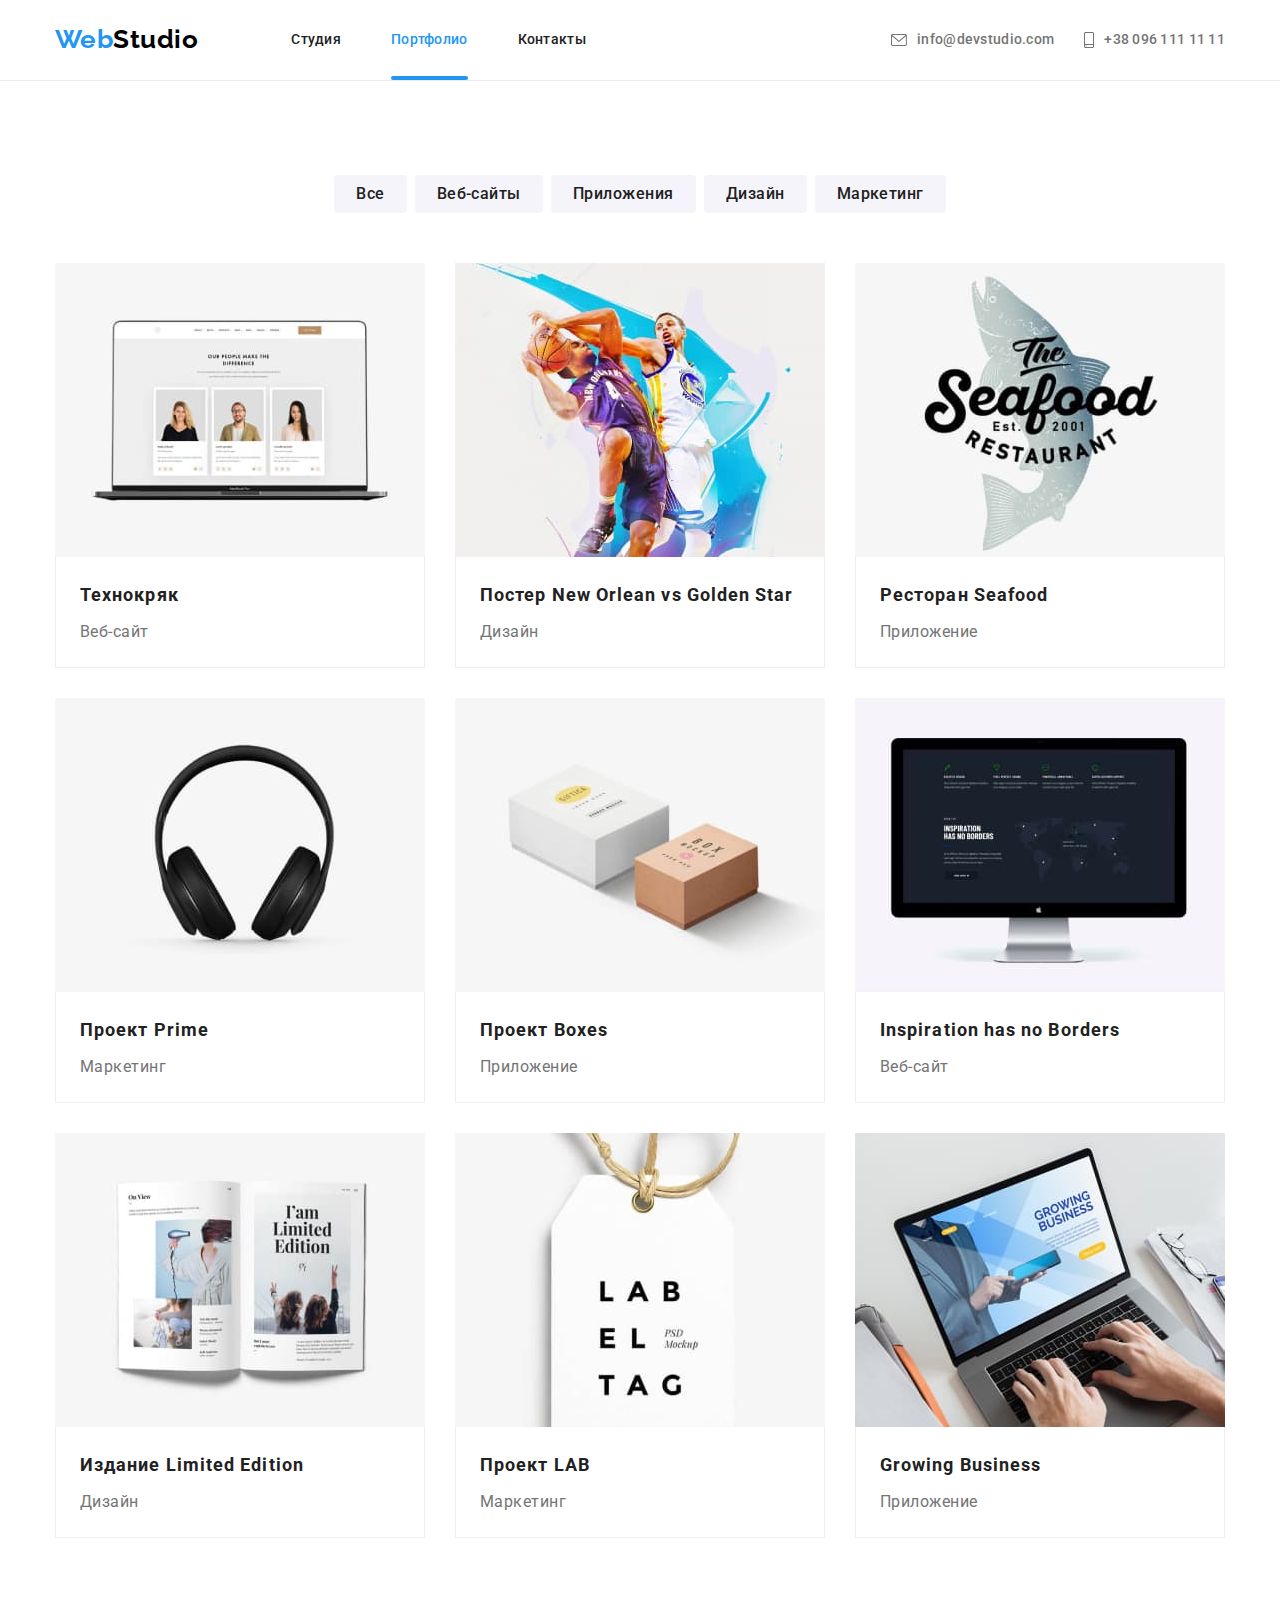
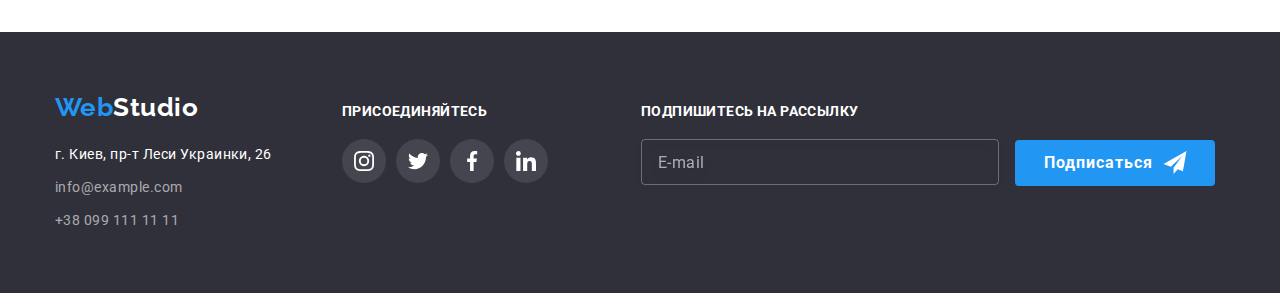
==== portfolio.html @ d8171cb7 "Copy files from homework №6" ====
<!DOCTYPE html>
<html lang="ru">
  <head>
    <meta charset="UTF-8" />
    <meta name="viewport" content="width=device-width, initial-scale=1.0" />
    <meta http-equiv="X-UA-Compatible" content="IE=Edge" />
    <title>Портфолио</title>
    <link rel="preconnect" href="https://fonts.gstatic.com" />
    <link
      href="https://fonts.googleapis.com/css2?family=Raleway:wght@700&family=Roboto:wght@400;500;700;900&display=swap"
      rel="stylesheet"
    />
    <link
      rel="stylesheet"
      href="https://cdnjs.cloudflare.com/ajax/libs/modern-normalize/1.0.0/modern-normalize.min.css"
    />
    <link rel="stylesheet" href="./css/styles.css" />
  </head>

  <body>
    <header class="header">
      <div class="container">
        <nav class="navigation">
          <a class="logo" href="./index.html"
            >Web<span class="logo-studio">Studio</span></a
          >
          <ul class="navigation-list">
            <li>
              <a class="navigation-studia" href="./index.html">Студия</a>
            </li>
            <li>
              <a class="navigation-portfolio current" href="./portfolio.html"
                >Портфолио</a
              >
            </li>
            <li>
              <a class="navigation-contacts" href="#contacts">Контакты</a>
            </li>
          </ul>
        </nav>

        <ul class="header-contacts-list">
          <li>
            <a class="header-mail" href="mailto:info@devstudio.com">
              <svg class="icon" width="16" height="12">
                <use href="./images/icons.svg#icon-mail"></use>
              </svg>
              info@devstudio.com
            </a>
          </li>
          <li>
            <a class="header-tel" href="tel:+380961111111">
              <svg class="icon" width="10" height="16">
                <use href="./images/icons.svg#icon-smartphone"></use>
              </svg>
              +38 096 111 11 11
            </a>
          </li>
        </ul>
      </div>
    </header>

    <main>
      <section class="portfolio">
        <div class="container">
          <!-- Скрытый заголовок -->
          <h1 class="visually-hidden">Портфолио</h1>

          <ul class="portfolio-button-list">
            <li>
              <button class="button-all" type="button" aria-label="Все">
                Все
              </button>
            </li>
            <li>
              <button
                class="button-website"
                type="button"
                aria-label="Веб-сайты"
              >
                Веб-сайты
              </button>
            </li>
            <li>
              <button class="button-app" type="button" aria-label="Приложения">
                Приложения
              </button>
            </li>
            <li>
              <button class="button-design" type="button" aria-label="Дизайн">
                Дизайн
              </button>
            </li>
            <li>
              <button
                class="button-marketing"
                type="button"
                aria-label="Маркетинг"
              >
                Маркетинг
              </button>
            </li>
          </ul>

          <ul class="portfolio-work-list">
            <li class="card">
              <a
                class="card-link"
                href="#"
                target="_blank"
                rel="noopener noreferrer"
              >
                <div class="card-thumb">
                  <img
                    src="images/tehnokryak.jpg"
                    alt="фото tehnokryak"
                    width="370"
                  />
                  <div class="card-overlay">
                    <p class="describe">
                      Технокряк это современная площадка распространения
                      коронавируса. Компании используют эту платформу для
                      цифрового шпионажа и атак на защищённые сервера
                      конкурентов.
                    </p>
                  </div>
                </div>

                <div class="card-container">
                  <h2 class="title">Технокряк</h2>
                  <p class="type">Веб-сайт</p>
                </div>
              </a>
            </li>

            <li class="card">
              <a
                class="card-link"
                href="#"
                target="_blank"
                rel="noopener noreferrer"
              >
                <div class="card-thumb">
                  <img
                    src="images/poster-neworlean-vs-goldenstar.jpg"
                    alt="фото poster-neworlean-vs-goldenstar"
                    width="370"
                  />
                  <div class="card-overlay">
                    <p class="describe">
                      Постер Neworlean vs Goldenstar это современная площадка
                      распространения коронавируса. Компании используют эту
                      платформу для цифрового шпионажа и атак на защищённые
                      сервера конкурентов.
                    </p>
                  </div>
                </div>

                <div class="card-container">
                  <h2 class="title">Постер New Orlean vs Golden Star</h2>
                  <p class="type">Дизайн</p>
                </div>
              </a>
            </li>

            <li class="card">
              <a
                class="card-link"
                href="#"
                target="_blank"
                rel="noopener noreferrer"
              >
                <div class="card-thumb">
                  <img
                    src="images/restoran-seafood.jpg"
                    alt="фото Restaurant SeaFood"
                    width="370"
                  />
                  <div class="card-overlay">
                    <p class="describe">
                      Ресторан SeaFood это современная площадка распространения
                      коронавируса. Компании используют эту платформу для
                      цифрового шпионажа и атак на защищённые сервера
                      конкурентов.
                    </p>
                  </div>
                </div>

                <div class="card-container">
                  <h2 class="title">Ресторан Seafood</h2>
                  <p class="type">Приложение</p>
                </div>
              </a>
            </li>

            <li class="card">
              <a
                class="card-link"
                href="#"
                target="_blank"
                rel="noopener noreferrer"
              >
                <div class="card-thumb">
                  <img
                    src="images/proekt-prime.jpg"
                    alt="фото Project Prime"
                    width="370"
                  />
                  <div class="card-overlay">
                    <p class="describe">
                      Проект Prime это современная площадка распространения
                      коронавируса. Компании используют эту платформу для
                      цифрового шпионажа и атак на защищённые сервера
                      конкурентов.
                    </p>
                  </div>
                </div>

                <div class="card-container">
                  <h2 class="title">Проект Prime</h2>
                  <p class="type">Маркетинг</p>
                </div>
              </a>
            </li>

            <li class="card">
              <a
                class="card-link"
                href="#"
                target="_blank"
                rel="noopener noreferrer"
              >
                <div class="card-thumb">
                  <img
                    src="images/proekt-boxes.jpg"
                    alt="фото Project Boxes"
                    width="370"
                  />
                  <div class="card-overlay">
                    <p class="describe">
                      Проект Boxes это современная площадка распространения
                      коронавируса. Компании используют эту платформу для
                      цифрового шпионажа и атак на защищённые сервера
                      конкурентов.
                    </p>
                  </div>
                </div>

                <div class="card-container">
                  <h2 class="title">Проект Boxes</h2>
                  <p class="type">Приложение</p>
                </div>
              </a>
            </li>

            <li class="card">
              <a
                class="card-link"
                href="#"
                target="_blank"
                rel="noopener noreferrer"
              >
                <div class="card-thumb">
                  <img
                    src="images/inspiration-has-no-borders.jpg"
                    alt="фото Inspiration has no Boarders"
                    width="370"
                  />
                  <div class="card-overlay">
                    <p class="describe">
                      Inspiration has no Boarders это современная площадка
                      распространения коронавируса. Компании используют эту
                      платформу для цифрового шпионажа и атак на защищённые
                      сервера конкурентов.
                    </p>
                  </div>
                </div>

                <div class="card-container">
                  <h2 class="title">Inspiration has no Borders</h2>
                  <p class="type">Веб-сайт</p>
                </div>
              </a>
            </li>

            <li class="card">
              <a
                class="card-link"
                href="#"
                target="_blank"
                rel="noopener noreferrer"
              >
                <div class="card-thumb">
                  <img
                    src="images/izdanie-limited-edition.jpg"
                    alt="фото Limited Edition"
                    width="370"
                  />
                  <div class="card-overlay">
                    <p class="describe">
                      Limited Edition это современная площадка распространения
                      коронавируса. Компании используют эту платформу для
                      цифрового шпионажа и атак на защищённые сервера
                      конкурентов.
                    </p>
                  </div>
                </div>

                <div class="card-container">
                  <h2 class="title">Издание Limited Edition</h2>
                  <p class="type">Дизайн</p>
                </div>
              </a>
            </li>

            <li class="card">
              <a
                class="card-link"
                href="#"
                target="_blank"
                rel="noopener noreferrer"
              >
                <div class="card-thumb">
                  <img
                    src="images/proekt-lab.jpg"
                    alt="фото Project Lab"
                    width="370"
                  />
                  <div class="card-overlay">
                    <p class="describe">
                      Проект Lab это современная площадка распространения
                      коронавируса. Компании используют эту платформу для
                      цифрового шпионажа и атак на защищённые сервера
                      конкурентов.
                    </p>
                  </div>
                </div>

                <div class="card-container">
                  <h2 class="title">Проект LAB</h2>
                  <p class="type">Маркетинг</p>
                </div>
              </a>
            </li>

            <li class="card">
              <a
                class="card-link"
                href="#"
                target="_blank"
                rel="noopener noreferrer"
              >
                <div class="card-thumb">
                  <img
                    src="images/growing-business.jpg"
                    alt="фото Growing Business"
                    width="370"
                  />
                  <div class="card-overlay">
                    <p class="describe">
                      Growing Business это современная площадка распространения
                      коронавируса. Компании используют эту платформу для
                      цифрового шпионажа и атак на защищённые сервера
                      конкурентов.
                    </p>
                  </div>
                </div>

                <div class="card-container">
                  <h2 class="title">Growing Business</h2>
                  <p class="type">Приложение</p>
                </div>
              </a>
            </li>
          </ul>
        </div>
      </section>
    </main>

    <footer class="footer" id="contacts">
      <div class="container">
        <div class="address-container">
          <a class="logo" href="./index.html"
            >Web<span class="logo-studio">Studio</span>
          </a>
          <address class="address">
            г. Киев, пр-т Леси Украинки, 26
            <ul class="footer-contacts-list">
              <li>
                <a class="address-mail" href="mailto:info@example.com">
                  info@example.com
                </a>
              </li>
              <li>
                <a class="address-tel" href="tel:+380991111111">
                  +38 099 111 11 11
                </a>
              </li>
            </ul>
          </address>
        </div>
        <div class="agitation-container">
          <p class="agitation-title"><b>Присоединяйтесь</b></p>
          <ul class="social-networks-list">
            <li>
              <a
                class="svg-container"
                href="https://www.instagram.com/"
                target="_blank"
                rel="noreferrer noopener"
              >
                <svg class="icon" width="20" height="20">
                  <use href="./images/icons.svg#icon-instagram"></use>
                </svg>
              </a>
            </li>
            <li>
              <a
                class="svg-container"
                href="https://twitter.com/"
                target="_blank"
                rel="noreferrer noopener"
              >
                <svg class="icon" width="20" height="20">
                  <use href="./images/icons.svg#icon-twitter"></use>
                </svg>
              </a>
            </li>
            <li>
              <a
                class="svg-container"
                href="https://www.facebook.com/"
                target="_blank"
                rel="noreferrer noopener"
              >
                <svg class="icon" width="20" height="20">
                  <use href="./images/icons.svg#icon-facebook"></use>
                </svg>
              </a>
            </li>
            <li>
              <a
                class="svg-container"
                href="https://www.linkedin.com/"
                target="_blank"
                rel="noreferrer noopener"
              >
                <svg class="icon" width="20" height="20">
                  <use href="./images/icons.svg#icon-linkedin"></use>
                </svg>
              </a>
            </li>
          </ul>
        </div>
        <div class="form-container">
          <p class="agitation-title"><b>Подпишитесь на рассылку</b></p>
          <form class="sign-form">
            <input
              class="sign-email"
              type="email"
              name="email"
              placeholder="E-mail"
            />
            <button class="btn-sign" type="submit" aria-label="Подписаться">
              Подписаться
              <span class="sign-icon">
                <svg class="icon" width="24" height="23">
                  <use href="./images/icons.svg#icon-send" />
                </svg>
              </span>
            </button>
          </form>
        </div>
      </div>
    </footer>
  </body>
</html>
---- css/styles.css ----
/*
 * Декларирование переменных 
 */
:root {
  /* Набор основной цветовой гаммы фона и текста */
  --accent-color: #2196f3;
  --current-bg-color: #2196f3;
  --current-txt-color: #fff;
  --main-txt-color: #212121;
  --secondary-txt-color: #757575;
  --third-txt-color: rgba(255, 255, 255, 0.6);
  --main-bg-color: #fff;
  --secondary-bg-color: #2f303a;
  --third-bg-color: #f5f4fa;

  /* Имена и семейство используемых шрифтов */
  --main-font-name: 'Roboto';
  --main-font-family: sans-serif;
  --secondary-font-name: 'Raleway';
  --secondary-font-family: sans-serif;

  /* Параметры для использования трансфомации */
  --delay: 250ms;
  --time-function: cubic-bezier(0.4, 0, 0.2, 1);
}

/*
 * Общие стили 
 */

/* Невидимость */
.visually-hidden {
  position: absolute;
  width: 1px;
  height: 1px;
  margin: -1px;
  border: 0;
  padding: 0;
  white-space: nowrap;
  clip-path: inset(100%);
  clip: rect(0 0 0 0);
  overflow: hidden;
}

/* Задаем тип и параметры линии обводки при фокусе для всех активных елементов по умолчанию */
*:focus {
  outline-width: 1px;
  outline-style: dotted;
  outline-color: var(--accent-color);
}

/* Снятие подчеркивания с ссылок*/
a {
  text-decoration: none;
}

h1,
h2,
h3,
p {
  margin-top: 0;
  margin-bottom: 0;
}

img {
  display: block;
  max-width: 100%;
}

/* Точечное снятие маркера со списков */
.navigation-list,
.header-contacts-list,
.advantages-list,
.case-list,
.team-list,
.footer-contacts-list,
.portfolio-button-list,
.portfolio-work-list {
  margin: 0;
  padding: 0;
  list-style: none;
}

/* Задания базовых свойств елементам страниц */
body {
  font-family: var(--main-font-name), var(--main-font-family);
  font-style: normal;
  letter-spacing: 0.03em;
  color: var(--main-txt-color);
  background-color: var(--main-bg-color);
}

/* Задаем секциям, футеру и хедеру максимальной ширины */
section,
header,
footer {
  max-width: 1600px;
}

/* Задаем секциям вертикальные паддинги согласно макету */
section {
  padding-top: 94px;
  padding-bottom: 94px;
}

/* Задаем всем кнопкам тип курсора при наведении */
button {
  cursor: pointer;
}

/* Задание базовых значений блочной модели основному контейнеру секций */
.container {
  width: 1200px;
  margin-left: auto;
  margin-right: auto;
  padding-left: 15px;
  padding-right: 15px;
}

/*
 * Оформление стилей страниц 
 */

/* Задание фона блоку footer */
.footer {
  background-color: var(--secondary-bg-color);
}

/* Задание фона блоку hero */
.hero {
  background-color: #c4c4c4;
  background-image: linear-gradient(
      to right,
      rgba(47, 48, 58, 0.4),
      rgba(47, 48, 58, 0.4)
    ),
    url('../images/img-bg-hero.jpg');
  background-size: cover;
  background-position: center;
  background-repeat: no-repeat;
}

/* Задание фона блоку team */
.team {
  background-color: var(--third-bg-color);
}

/* Оформление логотипа в header и footer */
.logo {
  font-family: var(--secondary-font-name), var(--secondary-font-family);
  font-weight: 700;
  font-size: 26px;
  line-height: 1.19;
  color: var(--accent-color);
}

.header .logo-studio {
  color: #000;
}

.footer .logo-studio {
  color: #fff;
}

/* оформление flex-ом и позиционирование навигации в header */
.navigation-list {
  display: flex;
  margin-left: 93px;
}

/* установка меджуелементных интервалов навигации и контактов в header */
.navigation-list li:not(:first-child) {
  margin-left: 50px;
}

.header-contacts-list li:not(:first-child) {
  margin-left: 30px;
}

/* оформление flex-ом и позиционирование контактов в header */
.header-contacts-list {
  display: flex;
  margin-left: auto;
}

.header-contacts-list .header-mail,
.header-contacts-list .header-tel {
  display: flex;
  align-items: center;
}

/* Оформление лого и навигации в header flex-ом в один ряд */
.navigation {
  display: flex;
  align-items: center;
}

/* Оформление всех елементов header в одну строку через Flex */
.header > .container {
  display: flex;
  padding-top: 0;
  padding-bottom: 0;
  align-items: center;
}

/* Оформление вертикальных отступов логотипа в header */
.header .logo {
  margin-top: 24px;
  margin-bottom: 25px;
}

/* Оформление текста из навигации в header*/
.navigation-list a {
  display: block;
  font-weight: 500;
  font-size: 14px;
  line-height: 1.14;
  letter-spacing: 0.02em;
  color: var(--main-txt-color);
}

/* Добавление эффекта текущей страницы в навигации */
.navigation-studia.current,
.navigation-portfolio.current {
  color: var(--accent-color);
}

/* Оформление ссылок контактной информации (почта, телефон) в header */
.header-contacts-list a {
  font-weight: 500;
  font-size: 14px;
  line-height: 1.14;
  letter-spacing: 0.02em;
  color: var(--secondary-txt-color);
}

/* Добавление эффектов hover и focus для навигации и ссылок контактов в header и footer */
.navigation-list a:hover,
.navigation-list a:focus,
.header-contacts-list a:hover,
.header-contacts-list a:focus,
.footer-contacts-list a:hover,
.footer-contacts-list a:focus {
  color: var(--accent-color);
}

.navigation-list a,
.header-contacts-list a,
.footer-contacts-list a {
  transition: color var(--delay) var(--time-function);
}

/* Добавление нижнего подчеркивания в header */
.header {
  border-bottom: 1px solid #ececec;
}

/* Задание вертикальных отступов в hero */
.hero {
  padding-top: 200px;
  padding-bottom: 200px;
}

/* Оформление заголовка в секции hero */
.hero-title {
  margin-bottom: 30px;
  font-weight: 900;
  font-size: 44px;
  line-height: 1.36;
  letter-spacing: 0.06em;
  color: #fff;
  text-align: center;
  text-transform: uppercase;
}

/* Оформление кнопки "Заказать услугу" в секции hero */
.hero-button {
  display: block;
  margin-left: auto;
  margin-right: auto;
  padding: 10px 32px;
  font-weight: 700;
  font-size: 16px;
  line-height: 1.88;
  letter-spacing: 0.06em;
  color: var(--current-txt-color);
  text-align: center;
  background-color: var(--current-bg-color);
  border: none;
  border-radius: 4px;
  box-sizing: border-box;
  box-shadow: 0px 4px 4px rgba(0, 0, 0, 0.15);
}

/* Обнуление верхнего отступа в секции Наши преимущества */
.advantages {
  padding-bottom: 0;
}

/* Выстраивание горизонтально кентента секции Наши преимущества */
.advantages-list {
  display: flex;
}

/* Задание ширины блока с описанием преимуществ*/
.advantages-list > li {
  width: 270px;
}

/* Задание отступов между блоками с описанием преимуществ */
.advantages-list > li:not(:first-child) {
  margin-left: 30px;
}

/* Задание отступа в заголовке */
.advantages-list h3 {
  margin-bottom: 10px;
}

/* Оформление подзаголовков в секции "Наши преимущества" */
.observation-title,
.punctuality-title,
.planning-title,
.technologies-title {
  font-weight: 700;
  font-size: 14px;
  line-height: 1.14;
  text-transform: uppercase;
}

/* Оформление текста в секции "Наши преимущества" */
.advantages-list p {
  font-weight: 400;
  font-size: 14px;
  line-height: 1.71;
  color: var(--secondary-txt-color);
}

/* Нижний отступ от заголовков Чем мы занимаемся и Наша команда */
.case-title,
.team-title,
.clients-title {
  margin-bottom: 50px;
}

/* Выравнивание горизонтально кентента Чем мы занимаемся */
.case-list {
  display: flex;
  justify-content: space-between;
}

/* Текстовое формление заголовков в секциях "Чем мы занимаемся" и "Наша команда" */
.case-title,
.team-title,
.clients-title {
  font-weight: 700;
  font-size: 36px;
  line-height: 1.17;
  text-align: center;
}

/* Разметка сетки с карточкамы сотрудников в Студия */
.team-list {
  /* Расстояние между карточками работников (наша команда) в Студия */
  --person-set-gap: 30px;

  display: flex;
  flex-wrap: wrap;
  margin-top: calc(-1 * var(--person-set-gap));
  margin-left: calc(-1 * var(--person-set-gap));
}

/* Оформление карточки сотрудника */
.team-list > .person {
  flex-basis: calc(100% / 4 - var(--person-set-gap));
  margin-top: var(--person-set-gap);
  margin-left: var(--person-set-gap);
  background-color: #fff;
  box-shadow: 0px 1px 3px rgba(0, 0, 0, 0.12), 0px 1px 1px rgba(0, 0, 0, 0.14),
    0px 2px 1px rgba(0, 0, 0, 0.2);
  border-radius: 0px 0px 4px 4px;
}

/* Оформление вертикальных отступов текстовой части карточки */
.person .person-container {
  padding: 30px 32px;
}

/* Оформление имен в секции "Наша команда" */
.person .name {
  margin-bottom: 10px;
  font-weight: 500;
  font-size: 16px;
  line-height: 1.19;
  text-align: center;
}

/* Оформление именования должностей в секции "Наша команда" */
.person .position {
  margin-bottom: 16px;
  font-weight: 400;
  font-size: 16px;
  line-height: 1.19;
  color: var(--secondary-txt-color);
  text-align: center;
}

/* Выстраивание кнопок в портфолио в ряд с помощью flex */
.portfolio-button-list {
  display: flex;
  justify-content: center;
  margin-bottom: 50px;
}

/* Базовое оформление кнопок секции "Портфолио" на странице Портфолио */
.portfolio-button-list button {
  padding: 6px 22px;
  font-weight: 500;
  font-size: 16px;
  line-height: 1.63;
  letter-spacing: 0.03em;
  color: var(--main-txt-color);
  text-align: center;
  background-color: var(--third-bg-color);
  border-style: none;
  border-radius: 4px;
  box-shadow: none;
  transition: background-color var(--delay) var(--time-function),
    color var(--delay) var(--time-function),
    box-shadow var(--delay) var(--time-function);
}

/* Стилизация активированной кнопки "Все" секции "Портфолио" */
/* .portfolio-button-list .button-all {
  color: var(--current-txt-color);
  background-color: var(--current-bg-color);
  border-radius: 4px;
  box-shadow: 0px 3px 1px rgba(0, 0, 0, 0.1), 0px 1px 2px rgba(0, 0, 0, 0.08),
    0px 2px 2px rgba(0, 0, 0, 0.12);
} */

/* Задание интервалов между кнопок секции "Портфолио" */
.portfolio-button-list > li:not(:last-child) {
  margin-right: 8px;
}

/* Добавление эффектов hover и focus кнопкам секции "Портфолио" */
.portfolio-button-list button:hover,
.portfolio-button-list button:focus {
  color: var(--current-txt-color);
  background-color: var(--current-bg-color);
  box-shadow: 0px 3px 1px rgba(0, 0, 0, 0.1), 0px 1px 2px rgba(0, 0, 0, 0.08),
    0px 2px 2px rgba(0, 0, 0, 0.12);
}

.portfolio-button-list button:focus {
  outline: 1px dotted #000;
}

/* Текстовое оформление названий выполненых работ секции "Портфолио" */
.portfolio-work-list .title {
  margin-bottom: 4px;
  font-weight: 700;
  font-size: 18px;
  line-height: 2;
  letter-spacing: 0.06em;
  color: var(--main-txt-color);
}

/* Текстовое оформление именования категории выполненых работ секции "Портфолио" */
.portfolio-work-list .type {
  font-weight: 400;
  font-size: 16px;
  line-height: 1.88;
  color: var(--secondary-txt-color);
}

/* Разметка сетки с карточкамы выполненных работ в Портфолио */
.portfolio-work-list {
  /* Расстояние между карточками в Портфолио */
  --card-set-gap: 30px;

  display: flex;
  flex-wrap: wrap;
  margin-top: calc(-1 * var(--card-set-gap));
  margin-left: calc(-1 * var(--card-set-gap));
}

/* Оформление карточки работы*/
.portfolio-work-list > .card {
  flex-basis: calc(100% / 3 - var(--card-set-gap));
  margin-top: var(--card-set-gap);
  margin-left: var(--card-set-gap);
  background-color: #fff;
}

/* Отступы текста в карточке */
.card .card-container {
  padding: 20px 24px;
  border: 1px solid #eee;
  border-top: none;
}

/* Задаем ссылкам карточек в портфолио блочный тип, чтоб использовать украшательства */
.card > .card-link {
  display: block;
  transition: box-shadow var(--delay) var(--time-function);
}

/* Оформленеие вертикальных отступов основного контейнера в footer */
.footer {
  padding-top: 60px;
  padding-bottom: 60px;
}

/* Оформление вертикальных отступов между текстом в footer */
.footer .logo {
  display: inline-block;
  margin-bottom: 20px;
}

.footer-contacts-list > li {
  margin-top: 9px;
}

/* Текстовое оформление елементов адреса в footer */
.address {
  font-style: normal;
  font-weight: 400;
  font-size: 14px;
  line-height: 1.71;
  color: #fff;
}

.address-container {
  margin-right: 70px;
}

/* Текстовое оформление контактных ссылок в footer */
.footer-contacts-list a {
  font-weight: 400;
  font-size: 14px;
  line-height: 1.71;
  color: var(--third-txt-color);
}

/* Задаем flex и центрирование контейнерам с иконками из svg-спрайта */
.advantages .svg-container,
.person-container .svg-container,
.clients .svg-container,
.footer .svg-container {
  display: flex;
  justify-content: center;
  align-items: center;
}

/* Задание параметров контейнера с иконками преимуществ */
.advantages .svg-container {
  width: 270px;
  height: 120px;
  margin-bottom: 30px;
  background-color: var(--third-bg-color);
  border-radius: 4px;
  border: none;
}

/* Фофрмление горизонтального размещения контейнеров с иконками сецсетей/лого клиентов */
.social-networks-list,
.clients-list {
  display: flex;
  justify-content: space-between;
  padding: 0;
  list-style: none;
}

/* Задание параметров контейнера с иконками соцсетей в карточках сотрудников */
.person-container .svg-container {
  width: 44px;
  height: 44px;
  background-color: transparent;
  border: none;
  border-radius: 50%;
  color: #afb1b8;
  transition: background-color var(--delay) var(--time-function),
    color var(--delay) var(--time-function);
}

/* Эффекты смены цвета и фона при ховере и фокусе */
.person-container .svg-container:hover,
.person-container .svg-container:focus {
  color: var(--current-txt-color);
  background-color: var(--accent-color);
}

/* Задание параметров контейнера с лого постоянных клиентов */
.clients .svg-container {
  width: 170px;
  height: 90px;
  color: #afb1b8;
  background-color: transparent;
  border-radius: 4px;
  border: 1px solid #afb1b8;
  transition: color var(--delay) var(--time-function),
    border-color var(--delay) var(--time-function);
}

/* Задаем смену цвета лого и рамки при hover и focus */
.clients-list .svg-container:hover,
.clients-list .svg-container:focus {
  color: var(--accent-color);
  border-color: var(--accent-color);
}

/* Снимаем рамку выделения при focus на тех елементах где происходят явные цветовые изменения */
.portfolio-button-list button:focus,
.person-container .svg-container:focus,
.clients-list .svg-container:focus,
.card > .card-link:focus,
.footer .svg-container:focus {
  outline: none;
}

/* Подтягивания цвета иконок (цвет зависит от состояния контейнера в конкретный момент) */
.btn-close > .icon,
.header-mail .icon,
.header-tel .icon,
.person-container .icon,
.footer .icon,
.clients-list .icon {
  fill: currentColor;
}

/* Задания отступа */
.header-mail .icon,
.header-tel .icon {
  margin-right: 10px;
}

/* Задание размеров и верхнего отступа контейнеру ПРИСОЕДИНЯЙТЕСЬ в footer */
.footer .agitation-container {
  width: 206px;
  max-height: 80px;
  margin-right: 93px;
}

/* Окультуривание слова ПРИСОЕДИНЯЙТЕСЬ */
.footer .agitation-title {
  margin-bottom: 20px;
  font-weight: 400;
  font-size: 14px;
  line-height: 1.143;
  letter-spacing: 0.03em;
  text-transform: uppercase;
  color: var(--current-txt-color);
}

/* Обнуление вертикальных margin списка соцсетей в footer */
.footer .social-networks-list {
  margin-top: 0;
  margin-bottom: 0;
}

/* Задание параметров контейнеру с иконками сецсетей в footer */
.footer .svg-container {
  width: 44px;
  height: 44px;
  color: var(--current-txt-color);
  background-color: rgba(255, 255, 255, 0.1);
  border: none;
  border-radius: 50%;
  transition: background-color var(--delay) var(--time-function);
}

/* Эффект смены беграунд-фона при ховере и фокусе */
.footer .svg-container:hover,
.footer .svg-container:focus {
  background-color: var(--accent-color);
}

/* Задаем flex контейнеру в footer чтоб разделить контент на 2 части по горизонтали */
.footer .container {
  display: flex;
  flex-wrap: wrap;
  align-items: baseline;
}

/* Эффект тени при ховере и фокусе на карточке в портфолио */
.card > .card-link:hover,
.card > .card-link:focus {
  box-shadow: 0px 1px 1px rgba(0, 0, 0, 0.12), 0px 4px 4px rgba(0, 0, 0, 0.06),
    1px 4px 6px rgba(0, 0, 0, 0.16);
}

/* Позиционирование и оформление подчеркивание текущей страницы*/
.navigation-studia.current,
.navigation-portfolio.current,
.navigation-contacts.current {
  position: relative;
}

.navigation-studia.current::after,
.navigation-portfolio.current::after,
.navigation-contacts.current::after {
  position: absolute;
  left: 0;
  bottom: 0;
  transform: translateY(calc(100% + 28px));
  display: block;
  width: 100%;
  height: 4px;
  content: '';
  background-color: var(--accent-color);
  border-radius: 2px;
}

/* Позиционирование и оформление подписи картинок Чем мы занимаемся */
.case-list li {
  position: relative;
}

.case-list .sign {
  position: absolute;
  left: 0;
  bottom: 0;
  display: inline-block;
  padding-top: 24px;
  padding-bottom: 24px;
  width: 100%;

  font-weight: 700;
  font-size: 14px;
  line-height: 1.143;
  letter-spacing: 0.03em;
  text-transform: uppercase;
  text-align: center;
  color: var(--current-txt-color);
  background: rgba(47, 48, 58, 0.8);
}

/* Оформление заднего фона модалки */
.backdrop {
  position: fixed;
  top: 0;
  left: 0;
  width: 100vw;
  height: 100vh;
  background-color: rgba(0, 0, 0, 0.2);
  opacity: 1;
  transition: opacity var(--delay) var(--time-function);
}

.backdrop.is-hidden {
  visibility: hidden;
  opacity: 0;
  pointer-events: none;
}

/* Оформление модального окна */
.backdrop.is-hidden .modal {
  transform: translate(-50%, -50%) scale(0.8);
}

.modal {
  position: absolute;
  top: 50%;
  left: 50%;
  transform: translate(-50%, -50%) scale(1);
  min-width: 528px;
  min-height: 581px;
  padding: 40px;
  background-color: var(--main-bg-color);
  box-shadow: 0px 1px 3px rgba(0, 0, 0, 0.12), 0px 1px 1px rgba(0, 0, 0, 0.14),
    0px 2px 1px rgba(0, 0, 0, 0.2);
  border-radius: 4px;
  transition: transform var(--delay) var(--time-function);
}

/* Оформление кнопки Закрыть на модальном окне */
.modal .btn-close {
  position: absolute;
  top: 0;
  right: 0;
  transform: translate(-8px, 8px);
  display: flex;
  justify-content: center;
  align-items: center;
  padding: 0;
  width: 30px;
  height: 30px;
  color: #000;
  background-color: transparent;
  border: 1px solid rgba(0, 0, 0, 0.1);
  border-radius: 50%;
  transition: color var(--delay) var(--time-function);
}

/* Позиционирование и оформление оверлея карточек в портфолио */
.card-thumb {
  position: relative;
  overflow: hidden;
}

.card-overlay {
  position: absolute;
  top: 0;
  left: 0;
  transform: translateY(100%);
  transition: transform var(--delay) var(--time-function);
  display: inline-block;
  width: 100%;
  height: 100%;
  padding: 63px 24px;

  /* background-color: rgba(33, 150, 243, 0.9); */
  background-color: var(--current-bg-color);
  opacity: 0.9;
}

.card-link:hover .card-overlay,
.card-link:focus .card-overlay {
  transform: translateY(0);
}

/* Оформление текста на оверлее карточек в портфолио */
.card-overlay > .describe {
  font-weight: 400;
  font-size: 18px;
  line-height: 1.556;
  letter-spacing: 0.03em;
  color: var(--current-txt-color);
}

/* Оформление поля ввода ел.почты в форме на подписку в футере */
.sign-form > .sign-email {
  padding-left: 16px;
  padding-right: 16px;
  width: 358px;
  height: 46px;
  font-weight: 400;
  font-size: 16px;
  line-height: 1.25;
  letter-spacing: 0.03em;
  color: var(--current-txt-color);
  background-color: transparent;
  border: 1px solid rgba(255, 255, 255, 0.3);
  filter: drop-shadow(0px 4px 4px rgba(0, 0, 0, 0.15));
  border-radius: 4px;
  transition: border-color var(--delay) var(--time-function);
}

.sign-form > .sign-email::placeholder {
  color: var(--third-txt-color);
}

/* Добавление еффекта ховера на поле ввода ел.почты в форме на подписку в футере */
.sign-form > .sign-email:hover {
  border-color: var(--accent-color);
}

/* Оформление кнопки в форме на подписку в футере */
.sign-form > .btn-sign {
  display: inline-flex;
  justify-content: center;
  align-items: center;
  margin-left: 12px;
  padding: 0;
  width: 200px;
  height: 46px;
  font-weight: 700;
  font-size: 16px;
  line-height: 1.875px;
  letter-spacing: 0.06em;
  color: var(--current-txt-color);
  background-color: var(--current-bg-color);
  border: none;
  border-radius: 4px;
  transition: box-shadow var(--delay) var(--time-function);
}

.btn-sign > .sign-icon {
  margin-left: 10px;
  color: var(--current-txt-color);
}

/* Добавление еффекта ховера на кнопку в форме на подписку в футере */
.sign-form > .btn-sign:hover {
  box-shadow: 0px 4px 4px rgba(0, 0, 0, 0.15);
}

/* Добавление еффекта ховера и фокуса на кнопку закрытия ("крестик") в модалке */
.modal .btn-close:hover,
.modal .btn-close:focus {
  color: var(--accent-color);
}

/* Оформление заголовка в модалке */
.modal .title {
  margin-bottom: 12px;
  font-weight: 700;
  font-size: 20px;
  line-height: 1.15;
  text-align: center;
  letter-spacing: 0.03em;
}

/* Оформление кнопки Отправить в модалке */
.modal-form > .btn-submit {
  display: block;
  margin: 30px auto 0;
  padding: 0;
  width: 200px;
  height: 50px;

  font-weight: 700;
  font-size: 16px;
  line-height: 1.875;
  letter-spacing: 0.06em;
  color: var(--current-txt-color);
  background-color: var(--current-bg-color);
  border: none;
  border-radius: 4px;

  box-shadow: none;
  transition: background-color var(--delay) var(--time-function),
    box-shadow var(--delay) var(--time-function);
}

/* Добавление еффекта ховера и фокуса на кнопку Отправить в модалке */
.modal-form > .btn-submit:hover,
.modal-form > .btn-submit:focus {
  background-color: #188ce8;
  box-shadow: 0px 4px 4px rgba(0, 0, 0, 0.15);
}

/* Оформление меток над полями ввода в модалке */
.modal-form > .label {
  display: block; /**/
  margin-bottom: 4px;
  font-weight: 400;
  font-size: 12px;
  line-height: 1.167;
  letter-spacing: 0.01em;
  color: var(--secondary-txt-color);
}

/* Оформление полей ввода в модалке */
.modal-form input[name='name'],
.modal-form input[name='telephone'],
.modal-form input[name='email'],
.modal-form textarea[name='comments'] {
  width: 100%;

  font-weight: 400;
  font-size: 14px;
  line-height: 1.714;
  letter-spacing: 0.03em;

  color: var(--secondary-txt-color);
  border: 1px solid rgba(33, 33, 33, 0.2);
  border-radius: 4px;
  transition: color var(--delay) var(--time-function),
    border-color var(--delay) var(--time-function);
}

.modal-form input[name='name'],
.modal-form input[name='telephone'],
.modal-form input[name='email'] {
  padding: 12px 16px 12px 42px;
  height: 40px;
}

.modal-form textarea[name='comments'] {
  display: block;
  padding: 12px 16px;
  height: 120px;
  resize: none;
}

.modal-form textarea[name='comments']::placeholder {
  font-weight: 400;
  font-size: 12px;
  line-height: 1.167;
  letter-spacing: 0.01em;
  color: rgba(117, 117, 117, 0.5);
}

/* Позиционирование иконок в полях ввода */
.modal-form .group {
  position: relative;
  margin-bottom: 10px;
}

.modal-form input[name='name'] + .icon,
.modal-form input[name='telephone'] + .icon,
.modal-form input[name='email'] + .icon {
  position: absolute;
  top: 50%;
  left: 12px;
  transform: translateY(-50%);
  transition: fill var(--delay) var(--time-function);
}

/* Оформление кастомного чекбокса и его анимации с ховером и фокусом*/
.modal-form .group-checkbox {
  margin-top: 20px;
  font-weight: 400;
  font-size: 14px;
  line-height: 1.714;
  letter-spacing: 0.03em;
  color: var(--secondary-txt-color);
  text-align: center;
}

.group-checkbox .agreement-link {
  color: var(--accent-color);
  text-decoration-line: underline;
}

.modal-form .group:hover input,
.modal-form .group:focus-within input {
  border-color: var(--accent-color);
}

.modal-form .group:hover .icon,
.modal-form .group:focus-within .icon {
  fill: var(--accent-color);
}

.modal-form .group:hover textarea,
.modal-form .group:focus-within textarea {
  border-color: var(--accent-color);
}

.group-checkbox .check-icon {
  margin-right: 8px;
  fill: var(--accent-color);
  background-color: transparent;
  border: 2px solid black;
  border-radius: 2px;
  transition: border-color var(--delay) var(--time-function);
  cursor: pointer;
}

.check-icon use {
  display: none;
}

.checkbox-agreement:checked + .check-icon {
  border: none;
}

.checkbox-agreement:checked + .check-icon use {
  display: block;
}

.group-checkbox > label {
  display: flex;
  justify-content: center;
  align-items: center;
  -moz-user-select: none;
  -ms-user-select: none;
  -o-user-select: none;
  -webkit-user-select: none;
  user-select: none;

  /* cursor: pointer; */
}

.checkbox-agreement:focus + .check-icon {
  border-color: var(--accent-color);
  outline: 0.5px dotted;
}

.group-checkbox .check-icon:hover {
  border-color: var(--accent-color);
}

/*
 * Проверка размещения контента с помощью рамки outline
 */

/* * div,
* ul,
* li,
* h1,
* h2,
* h3,
* p,
* a,
* img,
* section,
* button {
  outline: 1px solid tomato;
} */
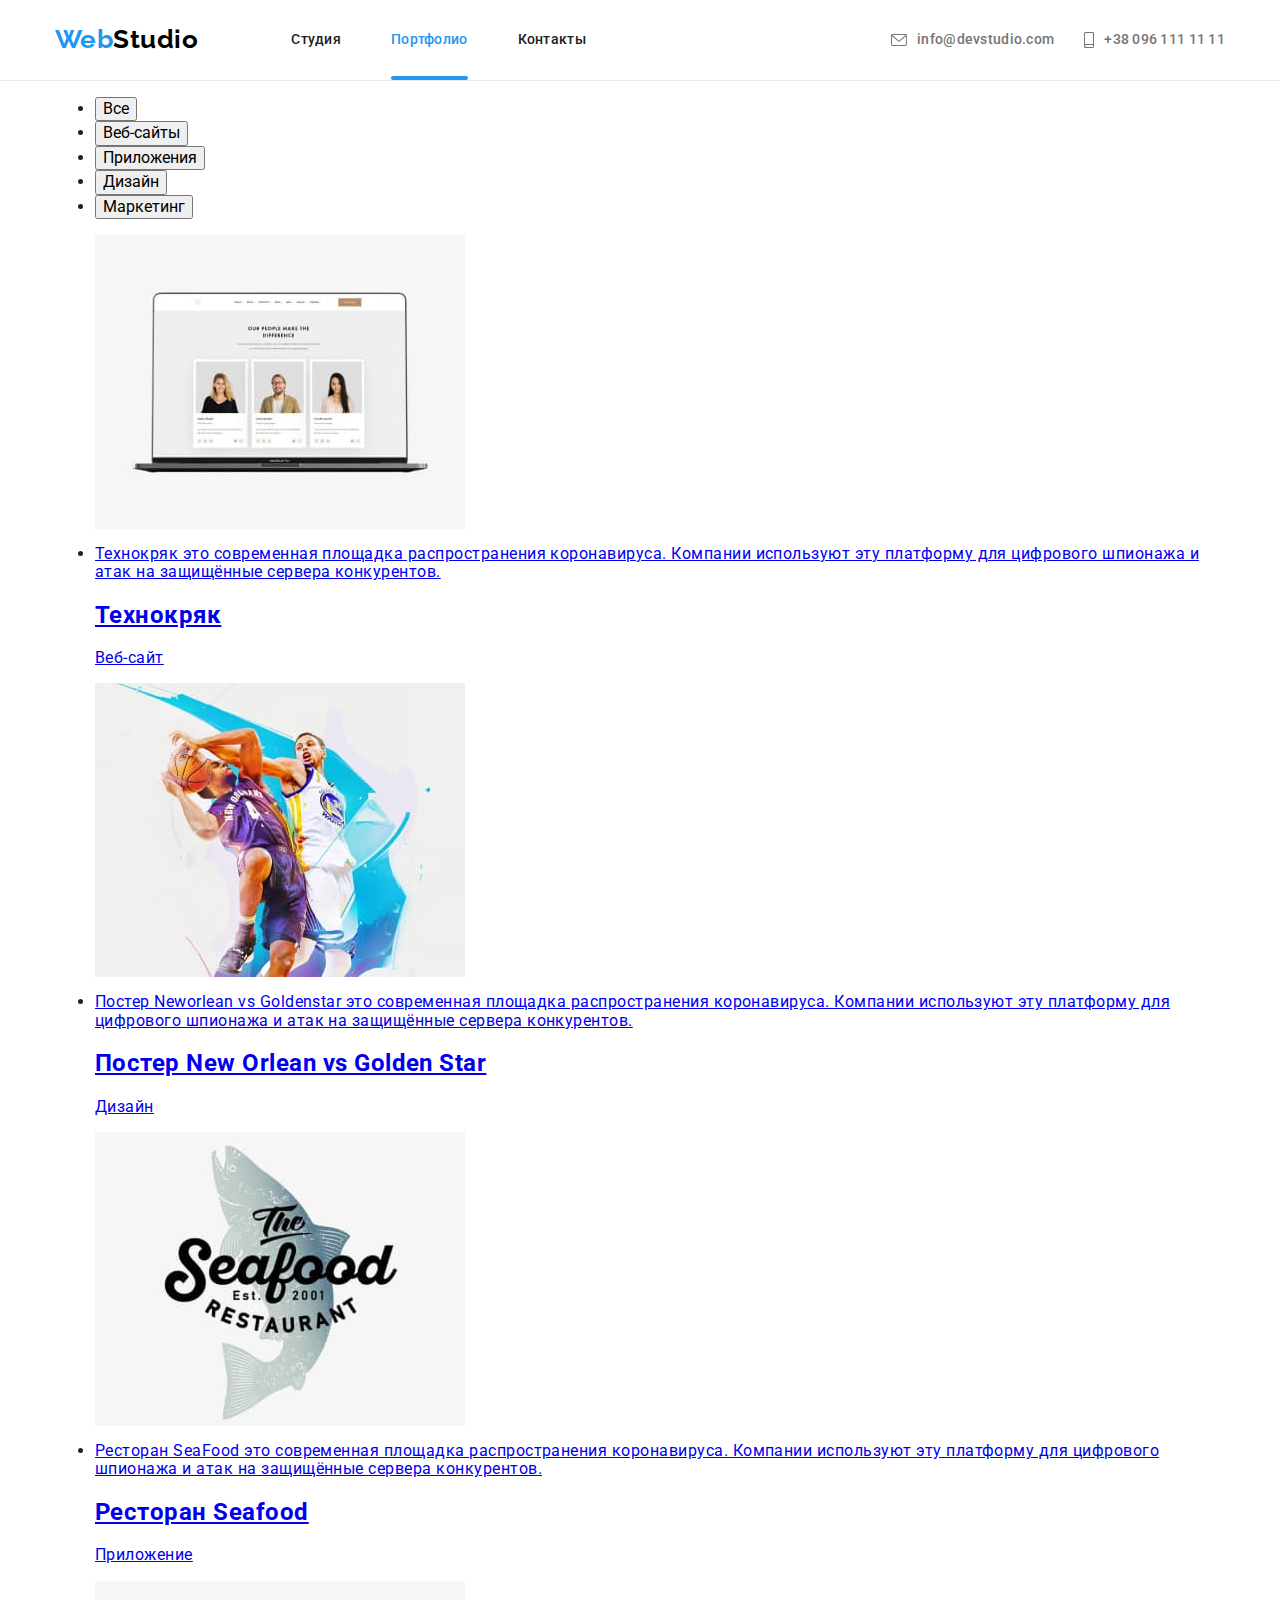
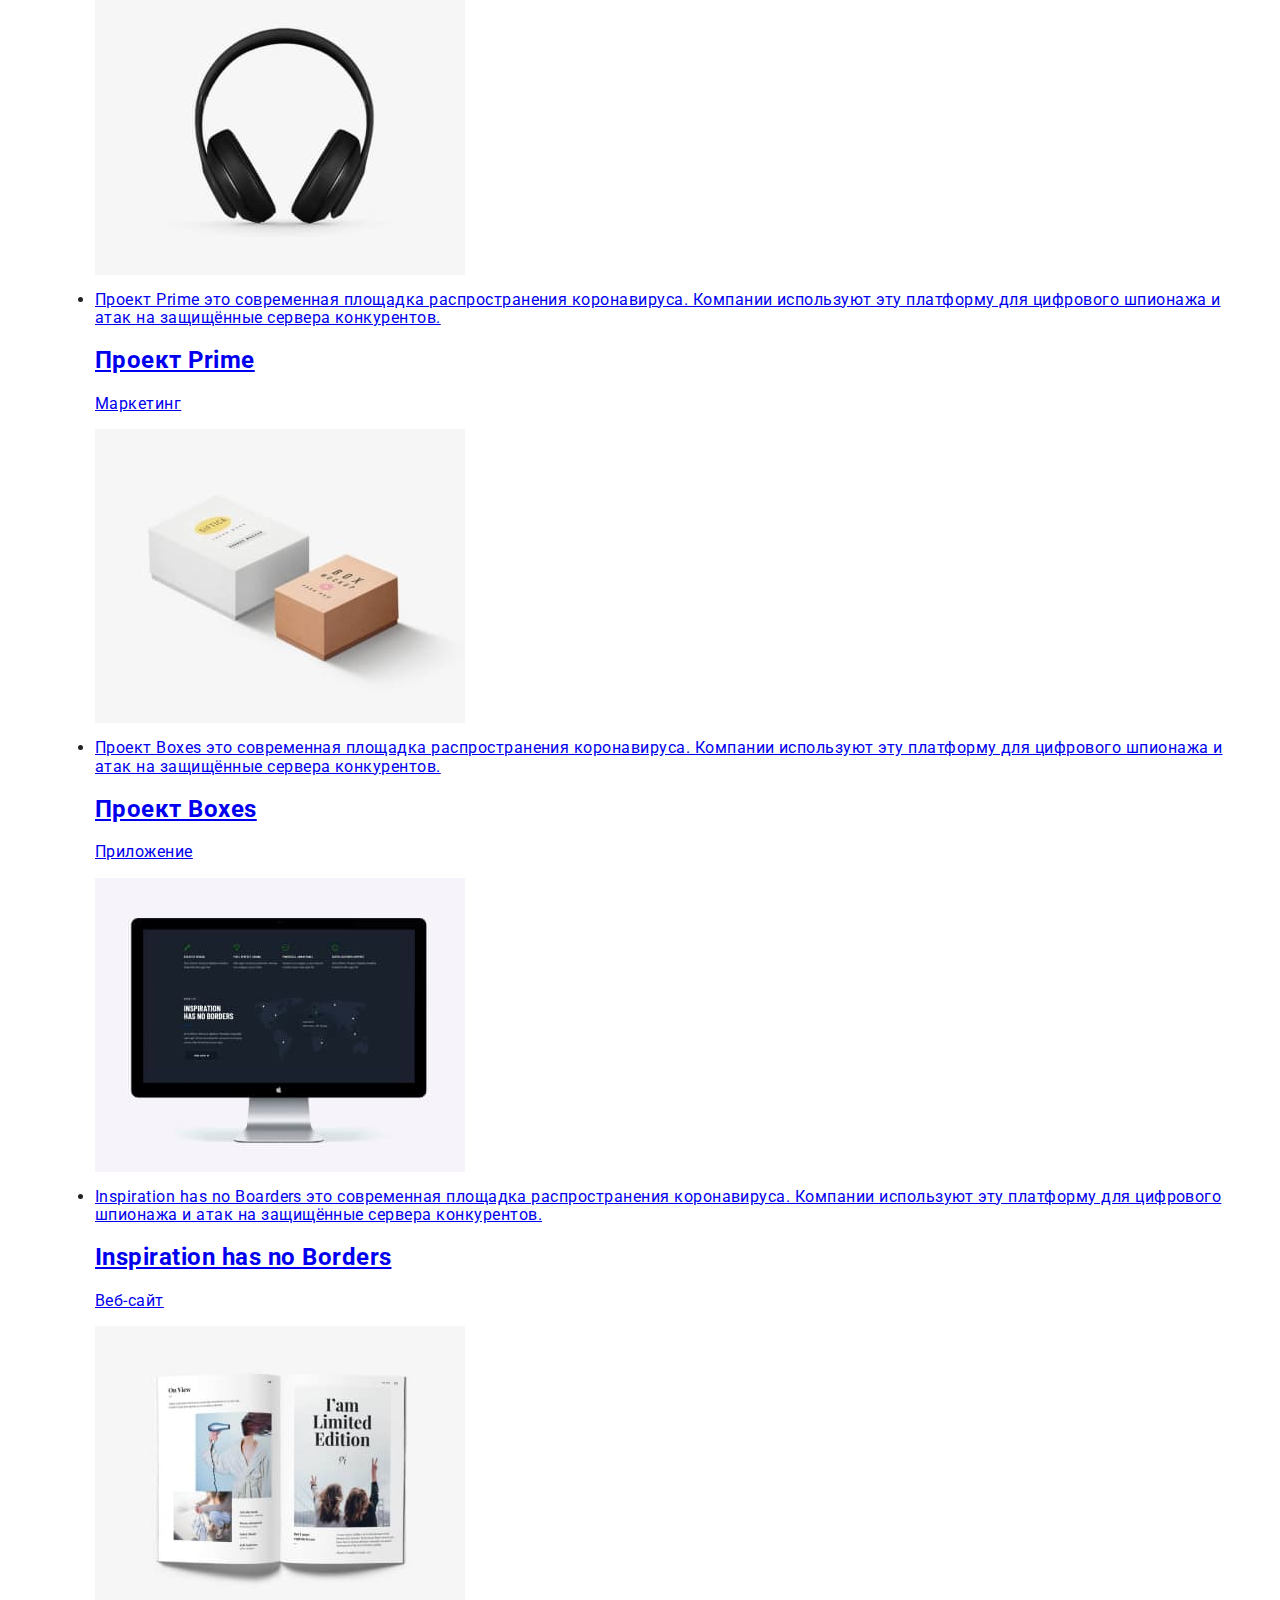
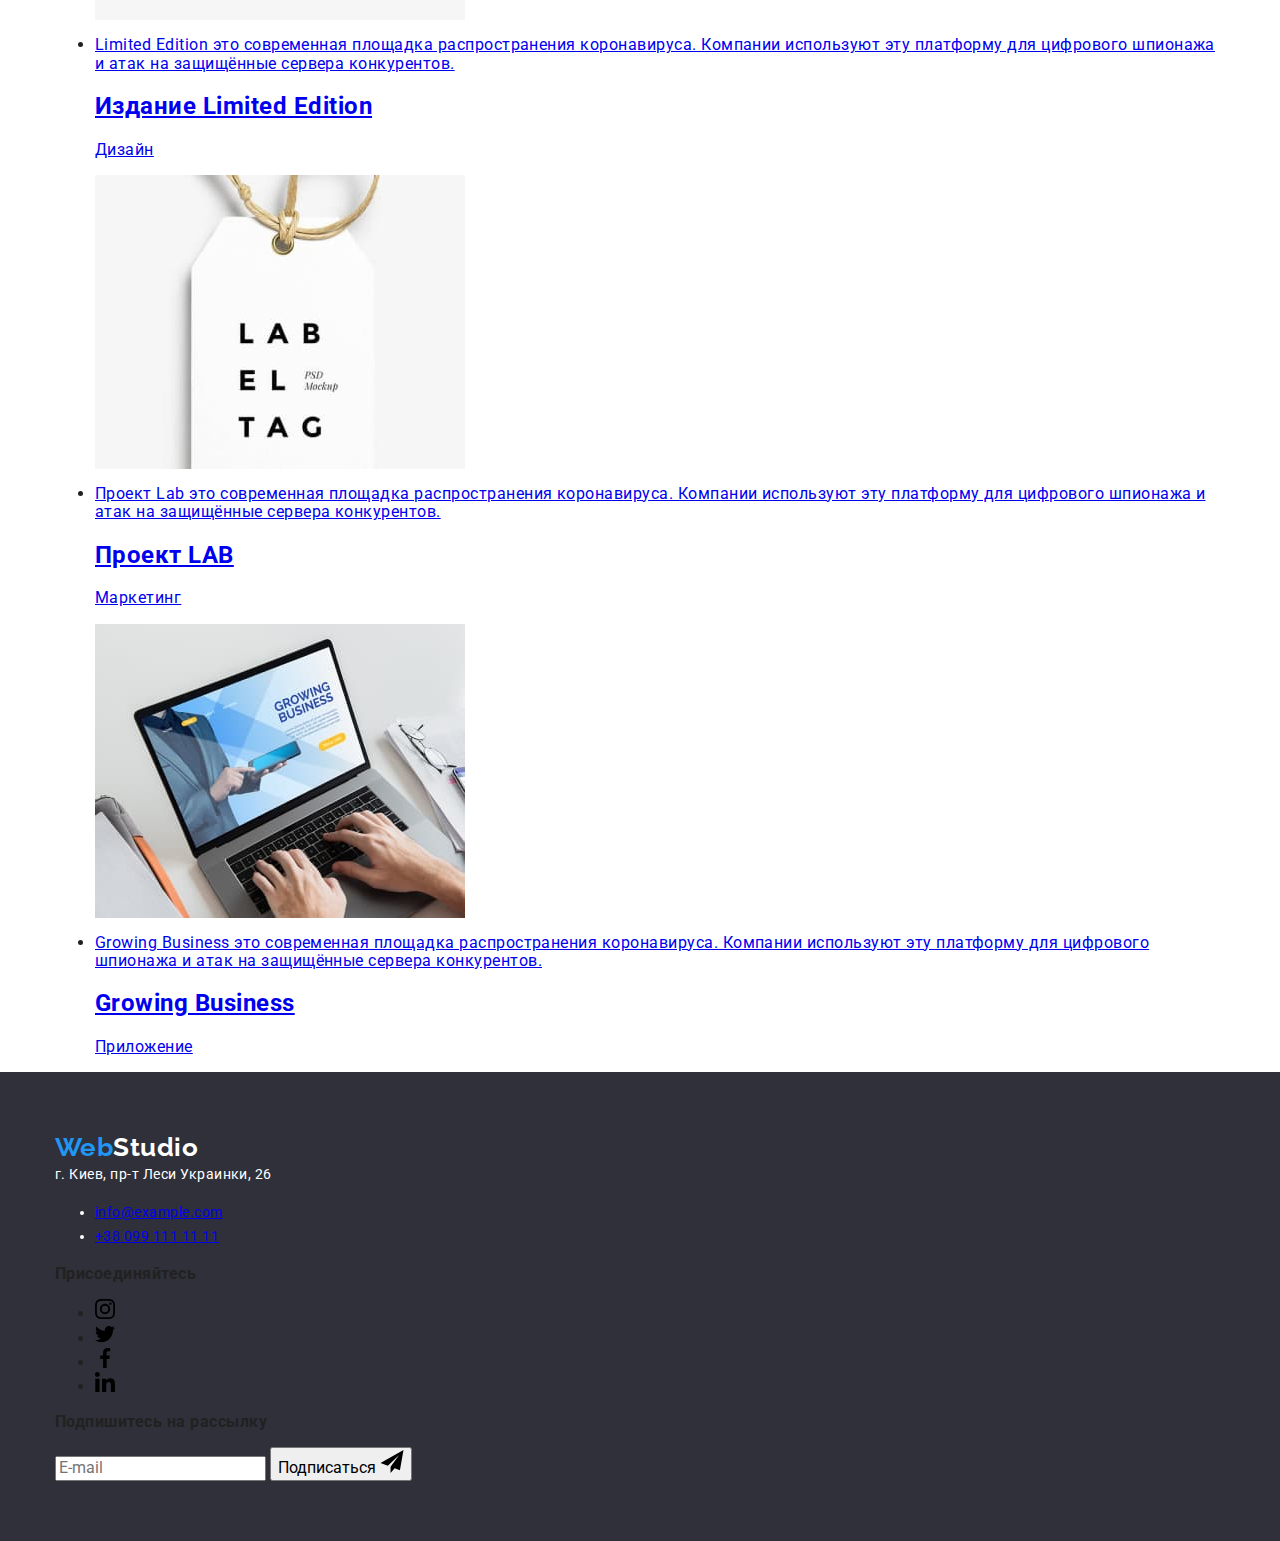
==== commit 3027a1ad: "add header & part of footer to scss" ====
--- a/portfolio.html
+++ b/portfolio.html
@@ -14,43 +14,45 @@
       rel="stylesheet"
       href="https://cdnjs.cloudflare.com/ajax/libs/modern-normalize/1.0.0/modern-normalize.min.css"
     />
-    <link rel="stylesheet" href="./css/styles.css" />
+    <link rel="stylesheet" href="./css/main.css" />
   </head>
 
   <body>
-    <header class="header">
-      <div class="container">
+    <header class="page-header">
+      <div class="container page-header__container">
         <nav class="navigation">
-          <a class="logo" href="./index.html"
-            >Web<span class="logo-studio">Studio</span></a
+          <a class="logo page-header__logo" href="./index.html"
+            >Web<span class="logo__studio logo__studio--black">Studio</span></a
           >
-          <ul class="navigation-list">
-            <li>
-              <a class="navigation-studia" href="./index.html">Студия</a>
-            </li>
-            <li>
-              <a class="navigation-portfolio current" href="./portfolio.html"
+          <ul class="navigation__menu">
+            <li class="navigation__item">
+              <a class="navigation__link" href="./index.html">Студия</a>
+            </li>
+            <li class="navigation__item">
+              <a
+                class="navigation__link navigation__link--current"
+                href="./portfolio.html"
                 >Портфолио</a
               >
             </li>
-            <li>
-              <a class="navigation-contacts" href="#contacts">Контакты</a>
+            <li class="navigation__item">
+              <a class="navigation__link" href="#contacts">Контакты</a>
             </li>
           </ul>
         </nav>
 
-        <ul class="header-contacts-list">
-          <li>
-            <a class="header-mail" href="mailto:info@devstudio.com">
-              <svg class="icon" width="16" height="12">
+        <ul class="communication-list">
+          <li class="communication__item">
+            <a class="communication__link" href="mailto:info@devstudio.com">
+              <svg class="communication__icon" width="16" height="12">
                 <use href="./images/icons.svg#icon-mail"></use>
               </svg>
               info@devstudio.com
             </a>
           </li>
-          <li>
-            <a class="header-tel" href="tel:+380961111111">
-              <svg class="icon" width="10" height="16">
+          <li class="communication__item">
+            <a class="communication__link" href="tel:+380961111111">
+              <svg class="communication__icon" width="10" height="16">
                 <use href="./images/icons.svg#icon-smartphone"></use>
               </svg>
               +38 096 111 11 11
@@ -61,7 +63,7 @@
     </header>
 
     <main>
-      <section class="portfolio">
+      <section class="section section-portfolio">
         <div class="container">
           <!-- Скрытый заголовок -->
           <h1 class="visually-hidden">Портфолио</h1>
@@ -377,11 +379,11 @@
       </section>
     </main>
 
-    <footer class="footer" id="contacts">
+    <footer class="page-footer" id="contacts">
       <div class="container">
         <div class="address-container">
           <a class="logo" href="./index.html"
-            >Web<span class="logo-studio">Studio</span>
+            >Web<span class="logo__studio logo__studio--white">Studio</span>
           </a>
           <address class="address">
             г. Киев, пр-т Леси Украинки, 26
--- a/css/main.css
+++ b/css/main.css
@@ -0,0 +1,336 @@
+@charset "UTF-8";
+:root {
+  /* Набор основной цветовой гаммы фона и текста */
+  --accent-color: #2196f3;
+  --current-bg-color: #2196f3;
+  --current-txt-color: #fff;
+  --main-txt-color: #212121;
+  --secondary-txt-color: #757575;
+  --third-txt-color: rgba(255, 255, 255, 0.6);
+  --main-bg-color: #fff;
+  --secondary-bg-color: #2f303a;
+  --third-bg-color: #f5f4fa;
+  /* Имена и семейство используемых шрифтов */
+  --main-font-name: 'Roboto';
+  --main-font-family: sans-serif;
+  --secondary-font-name: 'Raleway';
+  --secondary-font-family: sans-serif;
+  /* Параметры для использования трансфомации */
+  --delay: 3000ms;
+  --time-function: cubic-bezier(0.4, 0, 0.2, 1);
+}
+
+/* Задания базовых свойств елементам страниц */
+body {
+  font-family: var(--main-font-name), var(--main-font-family);
+  font-style: normal;
+  letter-spacing: 0.03em;
+  color: var(--main-txt-color);
+  background-color: var(--main-bg-color);
+}
+
+/* Задаем секциям, футеру и хедеру максимальной ширины */
+.section,
+.page-footer {
+  max-width: 1600px;
+}
+
+/* Задание базовых значений блочной модели основному контейнеру секций */
+.container {
+  width: 1200px;
+  margin-left: auto;
+  margin-right: auto;
+  padding-left: 15px;
+  padding-right: 15px;
+}
+
+/* Задаем тип и параметры линии обводки при фокусе для всех активных елементов по умолчанию */
+*:focus {
+  outline-width: 1px;
+  outline-style: dotted;
+  outline-color: var(--accent-color);
+}
+
+img {
+  display: block;
+  max-width: 100%;
+}
+
+button {
+  cursor: pointer;
+}
+
+.logo {
+  font-family: var(--secondary-font-name), var(--secondary-font-family);
+  font-weight: 700;
+  font-size: 26px;
+  line-height: 1.19;
+  color: var(--accent-color);
+  text-decoration: none;
+}
+
+.logo__studio--black {
+  color: #000;
+}
+
+.logo__studio--white {
+  color: #fff;
+}
+
+/* оформление flex-ом и позиционирование навигации в header */
+.navigation__menu {
+  display: -webkit-box;
+  display: -ms-flexbox;
+  display: flex;
+  margin: 0 0 0 93px;
+  padding: 0;
+  list-style: none;
+}
+
+/* оформление flex-ом и позиционирование контактов в header */
+.communication-list {
+  display: -webkit-box;
+  display: -ms-flexbox;
+  display: flex;
+  margin: 0 0 0 auto;
+  padding: 0;
+  list-style: none;
+}
+
+/* установка меджуелементных интервалов навигации и контактов в header */
+.navigation__item:not(:first-child) {
+  margin-left: 50px;
+}
+
+.communication__item:not(:first-child) {
+  margin-left: 30px;
+}
+
+/* Оформление лого и навигации в header flex-ом в один ряд */
+.navigation {
+  display: -webkit-box;
+  display: -ms-flexbox;
+  display: flex;
+  -webkit-box-align: center;
+      -ms-flex-align: center;
+          align-items: center;
+}
+
+/* Оформление всех елементов header в одну строку через Flex */
+.page-header__container {
+  display: -webkit-box;
+  display: -ms-flexbox;
+  display: flex;
+  padding-top: 0;
+  padding-bottom: 0;
+  -webkit-box-align: center;
+      -ms-flex-align: center;
+          align-items: center;
+}
+
+/* Оформление вертикальных отступов логотипа в header */
+.page-header__logo {
+  margin-top: 24px;
+  margin-bottom: 25px;
+}
+
+/* Оформление текста из навигации в header*/
+.navigation__link {
+  display: block;
+  font-weight: 500;
+  font-size: 14px;
+  line-height: 1.14;
+  letter-spacing: 0.02em;
+  color: var(--main-txt-color);
+  text-decoration: none;
+  -webkit-transition: color var(--delay) var(--time-function);
+  transition: color var(--delay) var(--time-function);
+}
+
+.navigation__link:hover, .navigation__link:focus {
+  color: var(--accent-color);
+}
+
+.navigation__link--current {
+  position: relative;
+  color: var(--accent-color);
+}
+
+.navigation__link--current::after {
+  position: absolute;
+  left: 0;
+  bottom: 0;
+  -webkit-transform: translateY(calc(100% + 28px));
+          transform: translateY(calc(100% + 28px));
+  display: block;
+  width: 100%;
+  height: 4px;
+  content: '';
+  background-color: var(--accent-color);
+  border-radius: 2px;
+}
+
+/* Оформление ссылок контактной информации (почта, телефон) в header */
+.communication__link {
+  display: -webkit-box;
+  display: -ms-flexbox;
+  display: flex;
+  -webkit-box-align: center;
+      -ms-flex-align: center;
+          align-items: center;
+  font-weight: 500;
+  font-size: 14px;
+  line-height: 1.14;
+  letter-spacing: 0.02em;
+  color: var(--secondary-txt-color);
+  text-decoration: none;
+  -webkit-transition: color var(--delay) var(--time-function);
+  transition: color var(--delay) var(--time-function);
+}
+
+.communication__link:hover, .communication__link:focus {
+  color: var(--accent-color);
+}
+
+.page-header {
+  border-bottom: 1px solid #ececec;
+}
+
+.communication__icon {
+  margin-right: 10px;
+  fill: currentColor;
+}
+
+/* Задание фона блоку footer */
+.page-footer {
+  padding-top: 60px;
+  padding-bottom: 60px;
+  background-color: var(--secondary-bg-color);
+}
+
+.page-footer__logo {
+  display: inline-block;
+  margin-bottom: 20px;
+}
+
+.address-container {
+  margin-right: 70px;
+}
+
+.address {
+  font-style: normal;
+  font-weight: 400;
+  font-size: 14px;
+  line-height: 1.71;
+  color: #fff;
+}
+
+.address__item {
+  margin-top: 9px;
+}
+
+.address__link {
+  font-weight: 400;
+  font-size: 14px;
+  line-height: 1.71;
+  color: var(--third-txt-color);
+  text-decoration: none;
+  -webkit-transition: color var(--delay) var(--time-function);
+  transition: color var(--delay) var(--time-function);
+}
+
+.address__link:hover, .address__link:focus {
+  color: var(--accent-color);
+}
+
+.social-networks {
+  display: -webkit-box;
+  display: -ms-flexbox;
+  display: flex;
+  -webkit-box-pack: justify;
+      -ms-flex-pack: justify;
+          justify-content: space-between;
+  padding: 0;
+  list-style: none;
+}
+
+.social-networks__icon {
+  fill: currentColor;
+}
+
+.join-offer-container {
+  width: 206px;
+  max-height: 80px;
+  margin-right: 93px;
+}
+
+.join-offer__title {
+  margin-bottom: 20px;
+  font-weight: 400;
+  font-size: 14px;
+  line-height: 1.143;
+  letter-spacing: 0.03em;
+  text-transform: uppercase;
+  color: var(--current-txt-color);
+}
+
+.social-networks__link {
+  display: -webkit-box;
+  display: -ms-flexbox;
+  display: flex;
+  -webkit-box-pack: center;
+      -ms-flex-pack: center;
+          justify-content: center;
+  -webkit-box-align: center;
+      -ms-flex-align: center;
+          align-items: center;
+  width: 44px;
+  height: 44px;
+  color: var(--current-txt-color);
+  background-color: rgba(255, 255, 255, 0.1);
+  border: none;
+  border-radius: 50%;
+  -webkit-transition: background-color var(--delay) var(--time-function);
+  transition: background-color var(--delay) var(--time-function);
+}
+
+.social-networks__link:hover, .social-networks__link:focus {
+  background-color: var(--accent-color);
+}
+
+.social-networks__link:focus {
+  outline: none;
+}
+
+.page-footer__container {
+  display: -webkit-box;
+  display: -ms-flexbox;
+  display: flex;
+  -ms-flex-wrap: wrap;
+      flex-wrap: wrap;
+  -webkit-box-align: baseline;
+      -ms-flex-align: baseline;
+          align-items: baseline;
+}
+
+.address__list {
+  margin: 0;
+  padding: 0;
+  list-style: none;
+}
+
+/* Невидимость */
+.visually-hidden {
+  position: absolute;
+  width: 1px;
+  height: 1px;
+  margin: -1px;
+  border: 0;
+  padding: 0;
+  white-space: nowrap;
+  -webkit-clip-path: inset(100%);
+          clip-path: inset(100%);
+  clip: rect(0 0 0 0);
+  overflow: hidden;
+}
+/*# sourceMappingURL=main.css.map */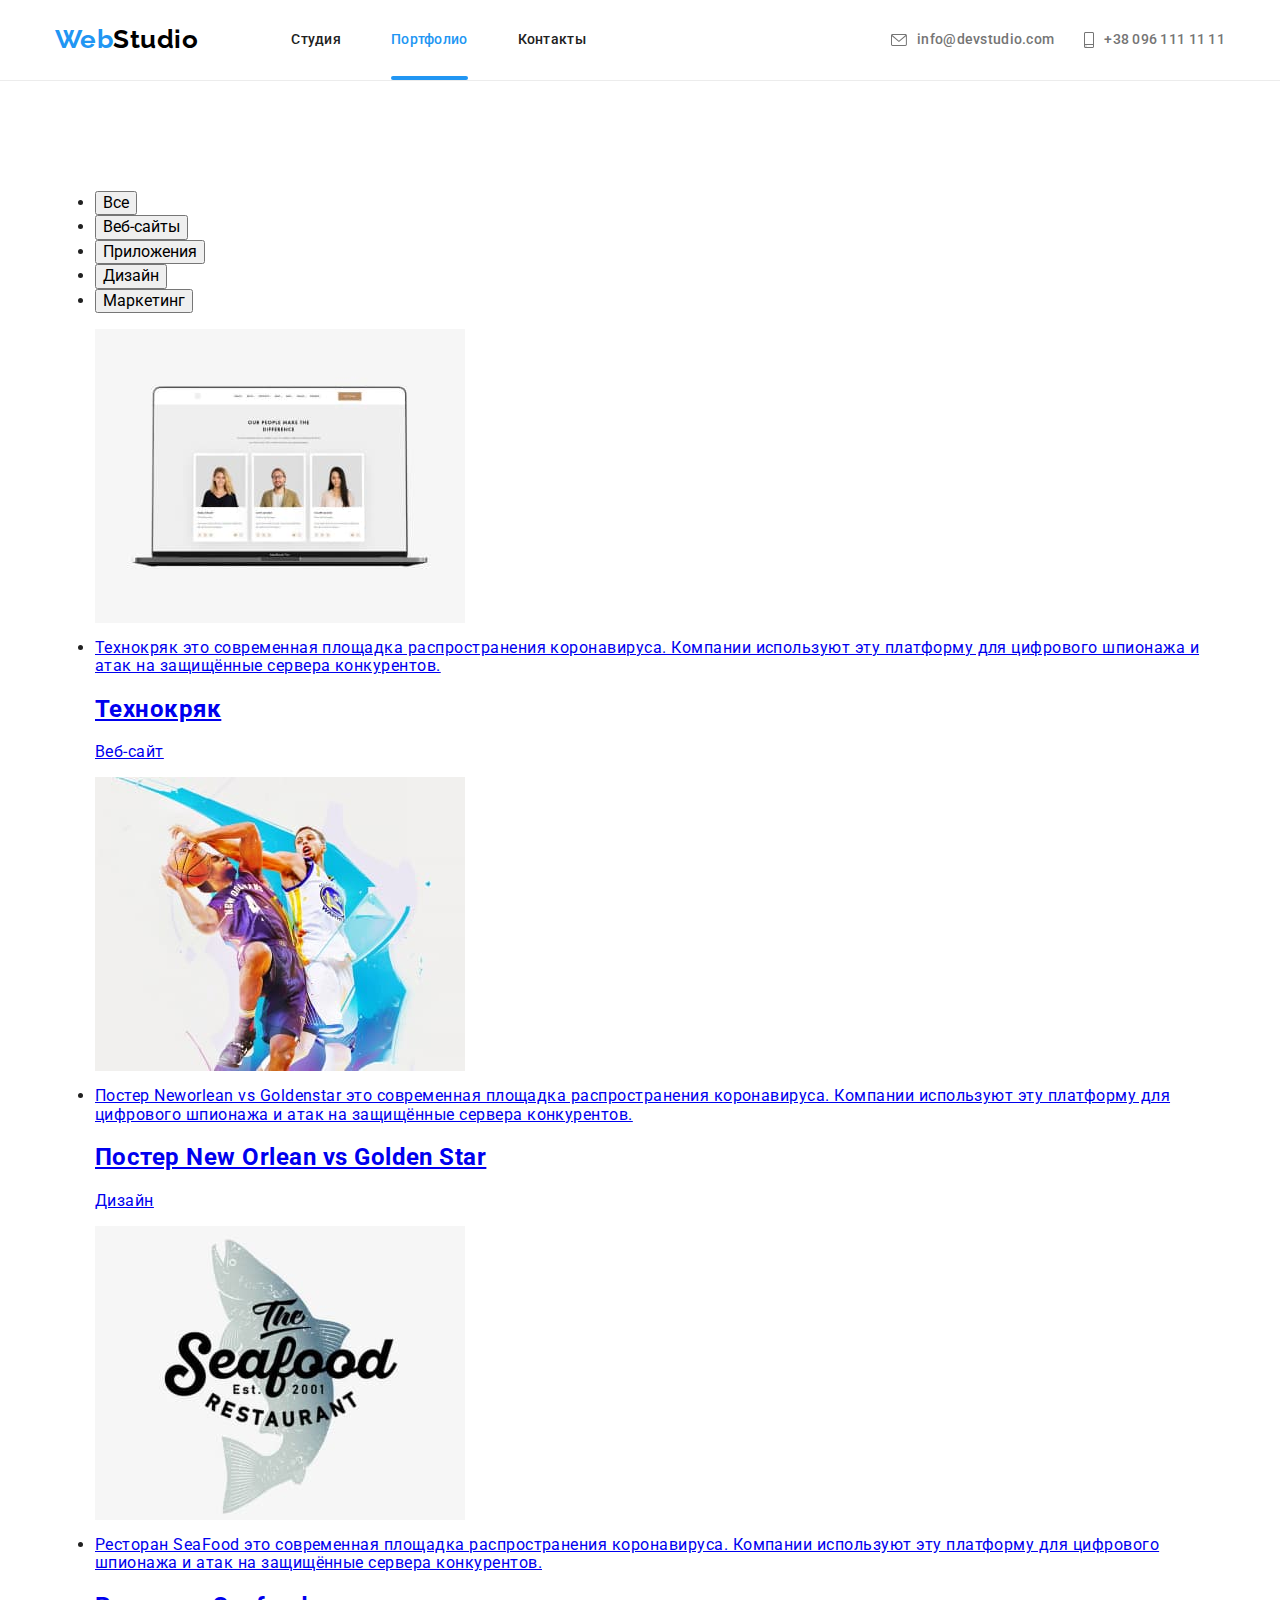
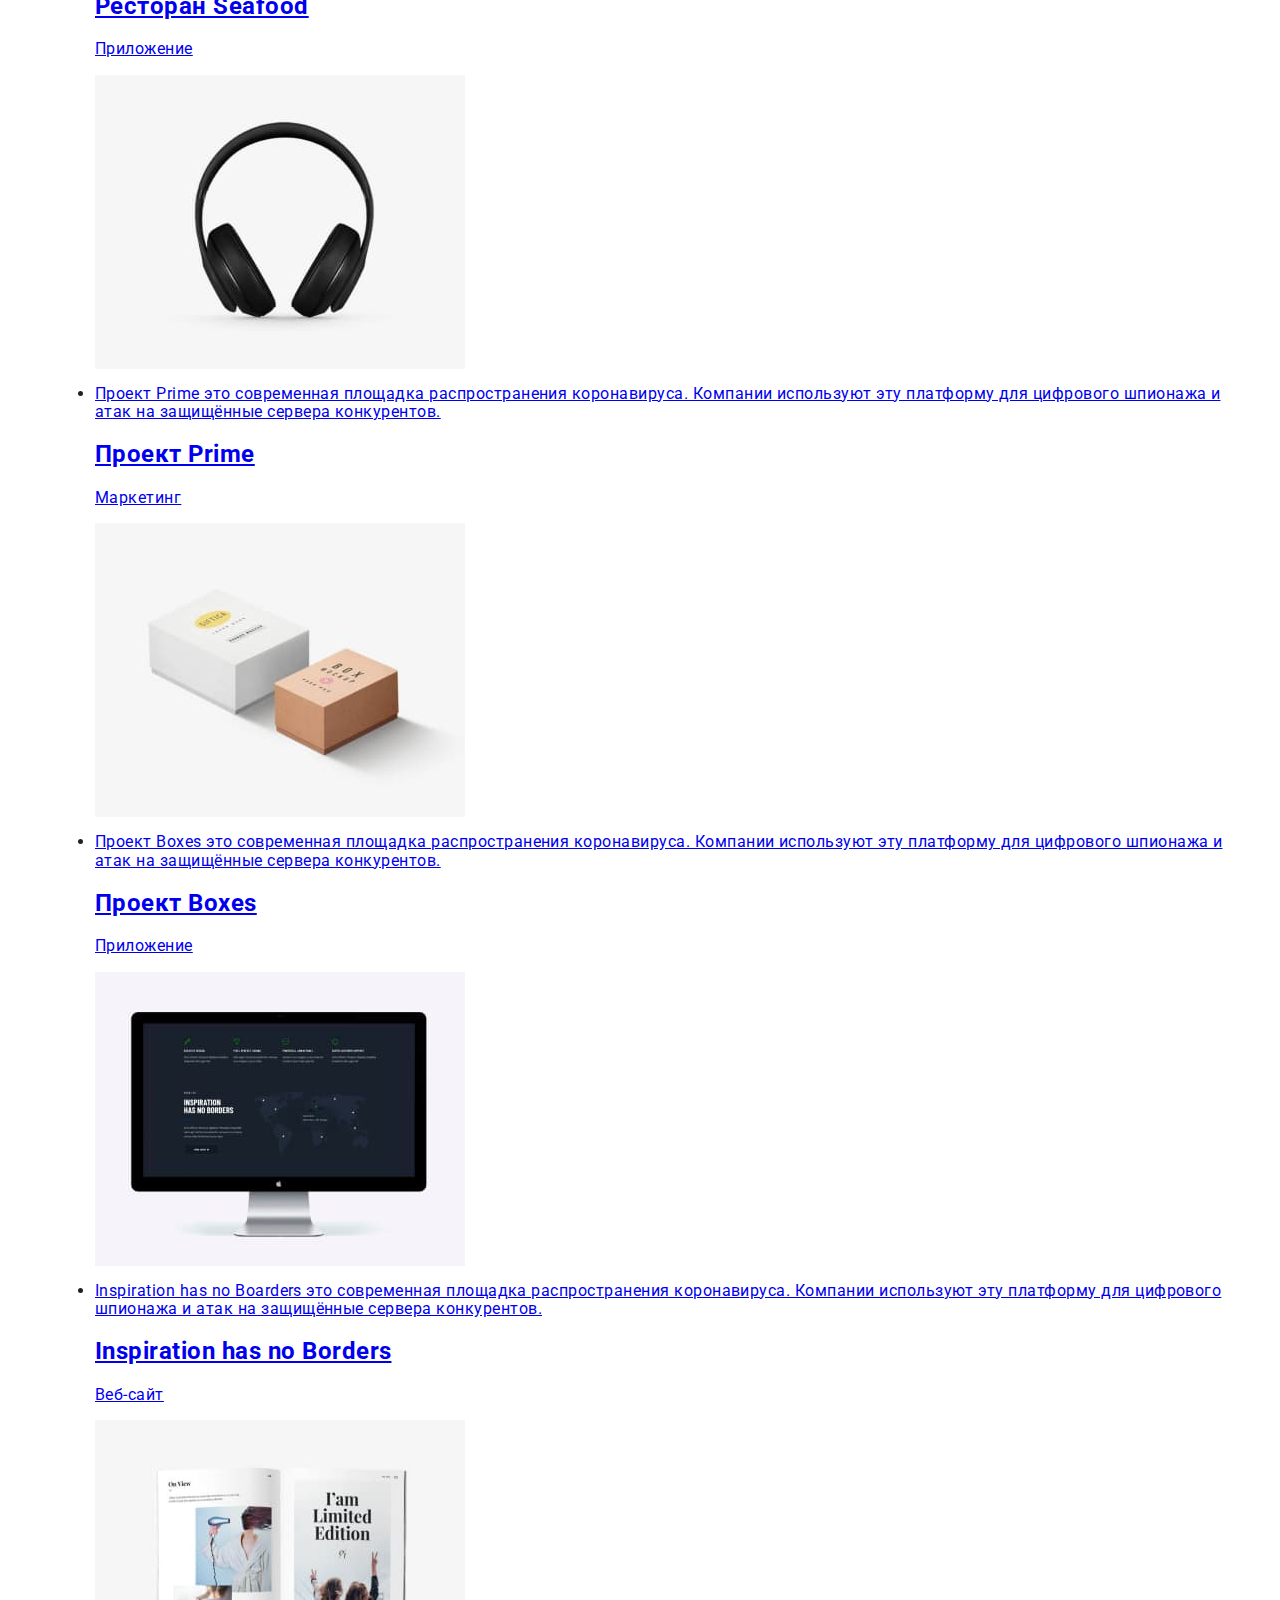
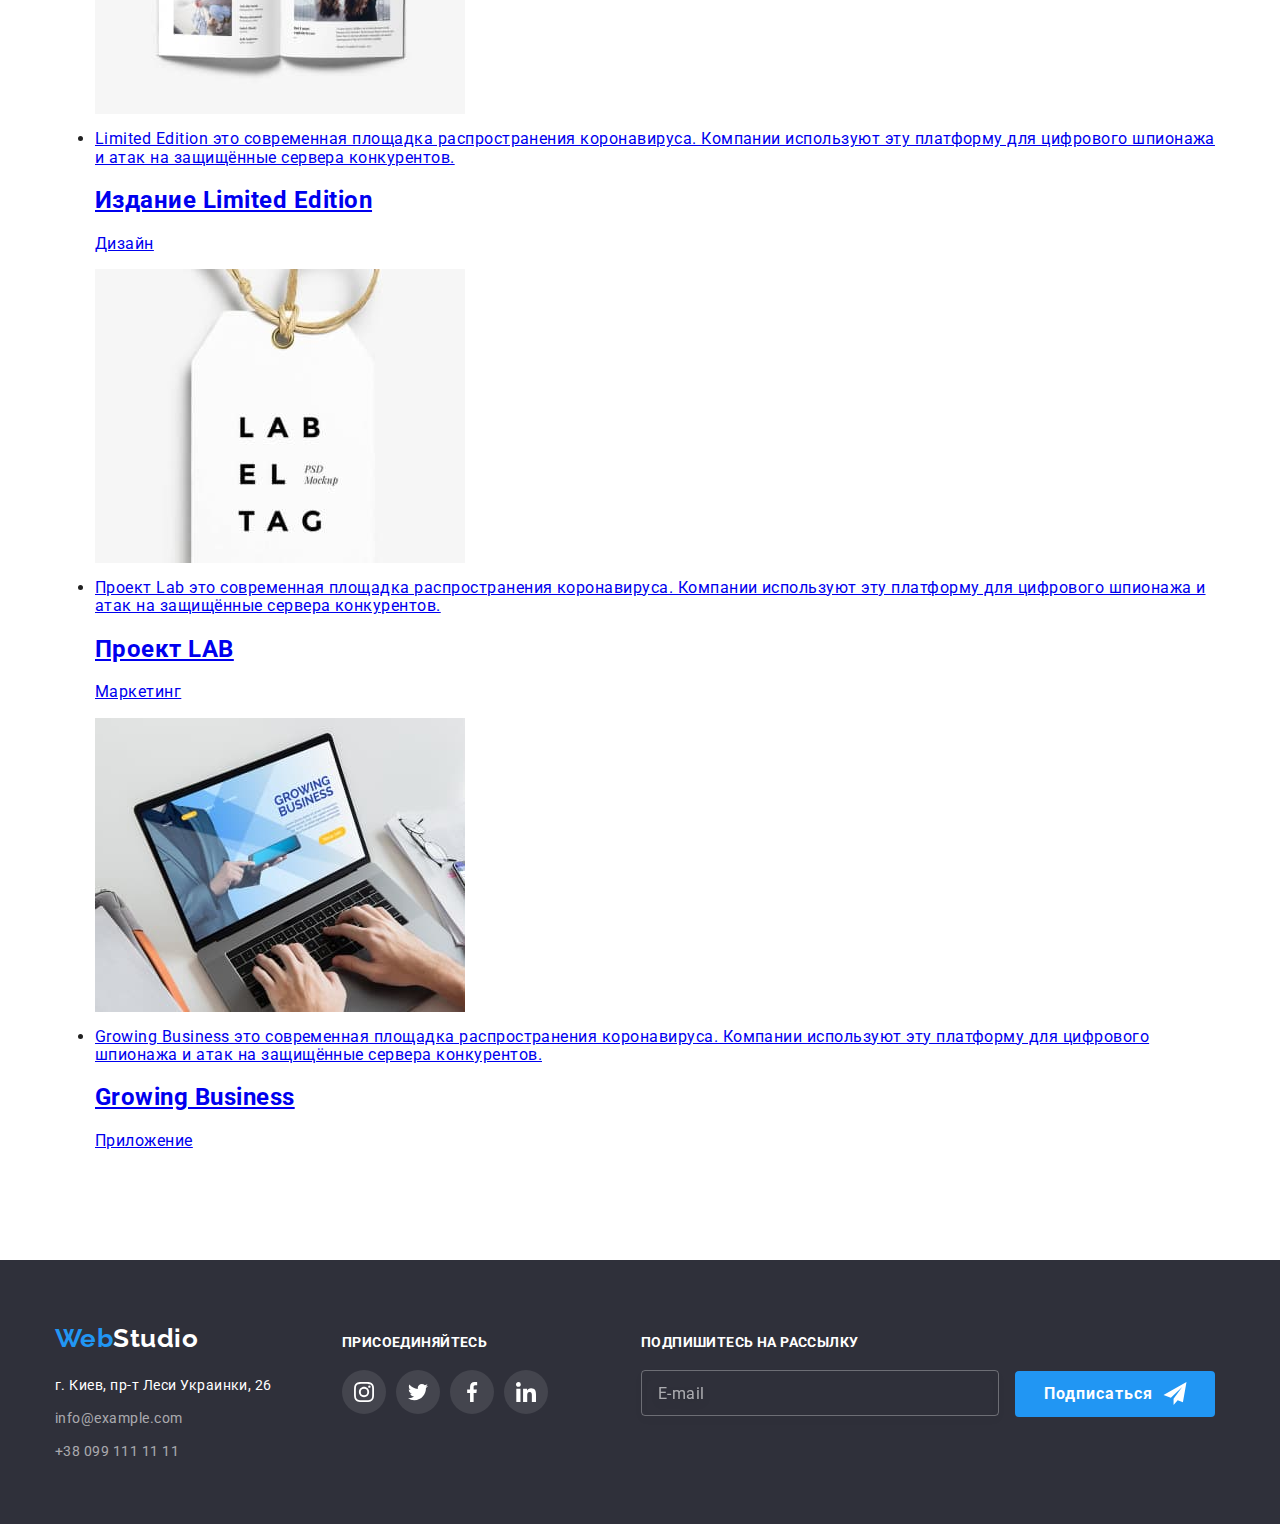
==== commit a6bdd791: "add full scss for index.html" ====
--- a/portfolio.html
+++ b/portfolio.html
@@ -380,93 +380,97 @@
     </main>
 
     <footer class="page-footer" id="contacts">
-      <div class="container">
+      <div class="container page-footer__container">
         <div class="address-container">
-          <a class="logo" href="./index.html"
+          <a class="logo page-footer__logo" href="./index.html"
             >Web<span class="logo__studio logo__studio--white">Studio</span>
           </a>
           <address class="address">
             г. Киев, пр-т Леси Украинки, 26
-            <ul class="footer-contacts-list">
-              <li>
-                <a class="address-mail" href="mailto:info@example.com">
+            <ul class="address__list">
+              <li class="address__item">
+                <a class="address__link" href="mailto:info@example.com">
                   info@example.com
                 </a>
               </li>
-              <li>
-                <a class="address-tel" href="tel:+380991111111">
+              <li class="address__item">
+                <a class="address__link" href="tel:+380991111111">
                   +38 099 111 11 11
                 </a>
               </li>
             </ul>
           </address>
         </div>
-        <div class="agitation-container">
-          <p class="agitation-title"><b>Присоединяйтесь</b></p>
-          <ul class="social-networks-list">
-            <li>
-              <a
-                class="svg-container"
+        <div class="join-offer-container">
+          <p class="join-offer__title">
+            <b>Присоединяйтесь</b>
+          </p>
+          <ul class="social-networks">
+            <li class="social-networks__item">
+              <a
+                class="social-networks__link social-networks__link--join-offer"
                 href="https://www.instagram.com/"
                 target="_blank"
                 rel="noreferrer noopener"
               >
-                <svg class="icon" width="20" height="20">
+                <svg class="social-networks__icon" width="20" height="20">
                   <use href="./images/icons.svg#icon-instagram"></use>
                 </svg>
               </a>
             </li>
-            <li>
-              <a
-                class="svg-container"
+            <li class="social-networks__item">
+              <a
+                class="social-networks__link social-networks__link--join-offer"
                 href="https://twitter.com/"
                 target="_blank"
                 rel="noreferrer noopener"
               >
-                <svg class="icon" width="20" height="20">
+                <svg class="social-networks__icon" width="20" height="20">
                   <use href="./images/icons.svg#icon-twitter"></use>
                 </svg>
               </a>
             </li>
-            <li>
-              <a
-                class="svg-container"
+            <li class="social-networks__item">
+              <a
+                class="social-networks__link social-networks__link--join-offer"
                 href="https://www.facebook.com/"
                 target="_blank"
                 rel="noreferrer noopener"
               >
-                <svg class="icon" width="20" height="20">
+                <svg class="social-networks__icon" width="20" height="20">
                   <use href="./images/icons.svg#icon-facebook"></use>
                 </svg>
               </a>
             </li>
-            <li>
-              <a
-                class="svg-container"
+            <li class="social-networks__item">
+              <a
+                class="social-networks__link social-networks__link--join-offer"
                 href="https://www.linkedin.com/"
                 target="_blank"
                 rel="noreferrer noopener"
               >
-                <svg class="icon" width="20" height="20">
+                <svg class="social-networks__icon" width="20" height="20">
                   <use href="./images/icons.svg#icon-linkedin"></use>
                 </svg>
               </a>
             </li>
           </ul>
         </div>
-        <div class="form-container">
-          <p class="agitation-title"><b>Подпишитесь на рассылку</b></p>
+        <div class="sign-container">
+          <p class="sign-container__title">
+            <b>Подпишитесь на рассылку</b>
+          </p>
           <form class="sign-form">
             <input
-              class="sign-email"
+              class="sign-form__email"
               type="email"
               name="email"
               placeholder="E-mail"
             />
-            <button class="btn-sign" type="submit" aria-label="Подписаться">
+            <button class="sign-button" type="submit" aria-label="Подписаться">
               Подписаться
-              <span class="sign-icon">
-                <svg class="icon" width="24" height="23">
+              <span>
+                <svg class="sign-button__icon" width="24" height="23">
                   <use href="./images/icons.svg#icon-send" />
                 </svg>
               </span>
--- a/css/main.css
+++ b/css/main.css
@@ -30,11 +30,6 @@
 }
 
 /* Задаем секциям, футеру и хедеру максимальной ширины */
-.section,
-.page-footer {
-  max-width: 1600px;
-}
-
 /* Задание базовых значений блочной модели основному контейнеру секций */
 .container {
   width: 1200px;
@@ -44,6 +39,10 @@
   padding-right: 15px;
 }
 
+.section-hero__container {
+  max-width: 1600px;
+}
+
 /* Задаем тип и параметры линии обводки при фокусе для всех активных елементов по умолчанию */
 *:focus {
   outline-width: 1px;
@@ -58,6 +57,42 @@
 
 button {
   cursor: pointer;
+}
+
+.section {
+  padding-top: 94px;
+  padding-bottom: 94px;
+}
+
+.social-networks {
+  display: -webkit-box;
+  display: -ms-flexbox;
+  display: flex;
+  -webkit-box-pack: justify;
+      -ms-flex-pack: justify;
+          justify-content: space-between;
+  padding: 0;
+  list-style: none;
+}
+
+.social-networks__icon {
+  fill: currentColor;
+}
+
+.social-networks__link--join-offer, .social-networks__link--personal-cards {
+  display: -webkit-box;
+  display: -ms-flexbox;
+  display: flex;
+  -webkit-box-pack: center;
+      -ms-flex-pack: center;
+          justify-content: center;
+  -webkit-box-align: center;
+      -ms-flex-align: center;
+          align-items: center;
+  width: 44px;
+  height: 44px;
+  border: none;
+  border-radius: 50%;
 }
 
 .logo {
@@ -243,21 +278,6 @@
   color: var(--accent-color);
 }
 
-.social-networks {
-  display: -webkit-box;
-  display: -ms-flexbox;
-  display: flex;
-  -webkit-box-pack: justify;
-      -ms-flex-pack: justify;
-          justify-content: space-between;
-  padding: 0;
-  list-style: none;
-}
-
-.social-networks__icon {
-  fill: currentColor;
-}
-
 .join-offer-container {
   width: 206px;
   max-height: 80px;
@@ -274,49 +294,688 @@
   color: var(--current-txt-color);
 }
 
-.social-networks__link {
-  display: -webkit-box;
-  display: -ms-flexbox;
-  display: flex;
+.social-networks__link--join-offer {
+  color: var(--current-txt-color);
+  background-color: rgba(255, 255, 255, 0.1);
+  -webkit-transition: background-color var(--delay) var(--time-function);
+  transition: background-color var(--delay) var(--time-function);
+}
+
+.social-networks__link--join-offer:hover, .social-networks__link--join-offer:focus {
+  background-color: var(--accent-color);
+}
+
+.social-networks__link--join-offer:focus {
+  outline: none;
+}
+
+.page-footer__container {
+  display: -webkit-box;
+  display: -ms-flexbox;
+  display: flex;
+  -ms-flex-wrap: wrap;
+      flex-wrap: wrap;
+  -webkit-box-align: baseline;
+      -ms-flex-align: baseline;
+          align-items: baseline;
+}
+
+.address__list {
+  margin: 0;
+  padding: 0;
+  list-style: none;
+}
+
+.sign-container__title {
+  margin-bottom: 20px;
+  font-weight: 400;
+  font-size: 14px;
+  line-height: 1.143;
+  letter-spacing: 0.03em;
+  text-transform: uppercase;
+  color: var(--current-txt-color);
+}
+
+.sign-form__email {
+  padding-left: 16px;
+  padding-right: 16px;
+  width: 358px;
+  height: 46px;
+  font-weight: 400;
+  font-size: 16px;
+  line-height: 1.25;
+  letter-spacing: 0.03em;
+  color: var(--current-txt-color);
+  background-color: transparent;
+  border: 1px solid rgba(255, 255, 255, 0.3);
+  -webkit-filter: drop-shadow(0px 4px 4px rgba(0, 0, 0, 0.15));
+          filter: drop-shadow(0px 4px 4px rgba(0, 0, 0, 0.15));
+  border-radius: 4px;
+  -webkit-transition: border-color var(--delay) var(--time-function);
+  transition: border-color var(--delay) var(--time-function);
+}
+
+.sign-form__email::-webkit-input-placeholder {
+  color: var(--third-txt-color);
+}
+
+.sign-form__email:-ms-input-placeholder {
+  color: var(--third-txt-color);
+}
+
+.sign-form__email::-ms-input-placeholder {
+  color: var(--third-txt-color);
+}
+
+.sign-form__email::placeholder {
+  color: var(--third-txt-color);
+}
+
+.sign-form__email:hover {
+  border-color: var(--accent-color);
+}
+
+.sign-button {
+  display: -webkit-inline-box;
+  display: -ms-inline-flexbox;
+  display: inline-flex;
   -webkit-box-pack: center;
       -ms-flex-pack: center;
           justify-content: center;
   -webkit-box-align: center;
       -ms-flex-align: center;
           align-items: center;
-  width: 44px;
-  height: 44px;
+  margin-left: 12px;
+  padding: 0;
+  width: 200px;
+  height: 46px;
+  font-weight: 700;
+  font-size: 16px;
+  line-height: 1.875px;
+  letter-spacing: 0.06em;
   color: var(--current-txt-color);
-  background-color: rgba(255, 255, 255, 0.1);
+  background-color: var(--current-bg-color);
   border: none;
-  border-radius: 50%;
-  -webkit-transition: background-color var(--delay) var(--time-function);
-  transition: background-color var(--delay) var(--time-function);
-}
-
-.social-networks__link:hover, .social-networks__link:focus {
-  background-color: var(--accent-color);
-}
-
-.social-networks__link:focus {
-  outline: none;
-}
-
-.page-footer__container {
+  border-radius: 4px;
+  -webkit-transition: -webkit-box-shadow var(--delay) var(--time-function);
+  transition: -webkit-box-shadow var(--delay) var(--time-function);
+  transition: box-shadow var(--delay) var(--time-function);
+  transition: box-shadow var(--delay) var(--time-function), -webkit-box-shadow var(--delay) var(--time-function);
+}
+
+.sign-button:hover {
+  -webkit-box-shadow: 0px 4px 4px rgba(0, 0, 0, 0.15);
+          box-shadow: 0px 4px 4px rgba(0, 0, 0, 0.15);
+}
+
+.sign-button__icon {
+  margin-left: 10px;
+  fill: currentcolor;
+}
+
+/* Задание фона блоку hero */
+.section-hero {
+  padding-top: 200px;
+  padding-bottom: 200px;
+  background-color: #c4c4c4;
+  background-image: -webkit-gradient(linear, left top, right top, from(rgba(47, 48, 58, 0.4)), to(rgba(47, 48, 58, 0.4))), url("../images/img-bg-hero.jpg");
+  background-image: linear-gradient(to right, rgba(47, 48, 58, 0.4), rgba(47, 48, 58, 0.4)), url("../images/img-bg-hero.jpg");
+  background-size: cover;
+  background-position: center;
+  background-repeat: no-repeat;
+}
+
+/* Оформление заголовка в секции hero */
+.section-hero__title {
+  margin-bottom: 30px;
+  font-weight: 900;
+  font-size: 44px;
+  line-height: 1.36;
+  letter-spacing: 0.06em;
+  color: #fff;
+  text-align: center;
+  text-transform: uppercase;
+}
+
+/* Оформление кнопки "Заказать услугу" в секции hero */
+.section-hero__button {
+  display: block;
+  margin-left: auto;
+  margin-right: auto;
+  padding: 10px 32px;
+  font-weight: 700;
+  font-size: 16px;
+  line-height: 1.88;
+  letter-spacing: 0.06em;
+  color: var(--current-txt-color);
+  text-align: center;
+  background-color: var(--current-bg-color);
+  border: none;
+  border-radius: 4px;
+  -webkit-box-sizing: border-box;
+          box-sizing: border-box;
+  -webkit-box-shadow: 0px 4px 4px rgba(0, 0, 0, 0.15);
+          box-shadow: 0px 4px 4px rgba(0, 0, 0, 0.15);
+}
+
+.section-advantages {
+  padding-bottom: 0;
+}
+
+.advantage-list {
+  display: -webkit-box;
+  display: -ms-flexbox;
+  display: flex;
+  margin: 0;
+  padding: 0;
+  list-style: none;
+}
+
+.advantage__item {
+  width: 270px;
+}
+
+.advantage__item:not(:first-child) {
+  margin-left: 30px;
+}
+
+.advantage__container {
+  display: -webkit-box;
+  display: -ms-flexbox;
+  display: flex;
+  -webkit-box-pack: center;
+      -ms-flex-pack: center;
+          justify-content: center;
+  -webkit-box-align: center;
+      -ms-flex-align: center;
+          align-items: center;
+  width: 270px;
+  height: 120px;
+  margin-bottom: 30px;
+  background-color: var(--third-bg-color);
+  border-radius: 4px;
+  border: none;
+}
+
+.advantage__title {
+  margin-bottom: 10px;
+  font-weight: 700;
+  font-size: 14px;
+  line-height: 1.14;
+  text-transform: uppercase;
+}
+
+.advantage__description {
+  margin-top: 0;
+  margin-bottom: 0;
+  font-weight: 400;
+  font-size: 14px;
+  line-height: 1.71;
+  color: var(--secondary-txt-color);
+}
+
+.section-case__title {
+  margin-top: 0;
+  margin-bottom: 50px;
+  font-weight: 700;
+  font-size: 36px;
+  line-height: 1.17;
+  text-align: center;
+}
+
+.section-case__list {
+  display: -webkit-box;
+  display: -ms-flexbox;
+  display: flex;
+  -webkit-box-pack: justify;
+      -ms-flex-pack: justify;
+          justify-content: space-between;
+  margin: 0;
+  padding: 0;
+  list-style: none;
+}
+
+.section-case__item {
+  position: relative;
+}
+
+.section-case__description {
+  position: absolute;
+  left: 0;
+  bottom: 0;
+  display: inline-block;
+  margin: 0;
+  padding-top: 24px;
+  padding-bottom: 24px;
+  width: 100%;
+  font-weight: 700;
+  font-size: 14px;
+  line-height: 1.143;
+  letter-spacing: 0.03em;
+  text-transform: uppercase;
+  text-align: center;
+  color: var(--current-txt-color);
+  background: rgba(47, 48, 58, 0.8);
+}
+
+.team-list {
+  margin: 0;
+  padding: 0;
+  list-style: none;
+}
+
+.section-team {
+  background-color: var(--third-bg-color);
+}
+
+.section-team__title {
+  margin-top: 0;
+  margin-bottom: 50px;
+}
+
+.section-team__title {
+  font-weight: 700;
+  font-size: 36px;
+  line-height: 1.17;
+  text-align: center;
+}
+
+.personal-cards {
+  /* Расстояние между карточками работников (наша команда) в Студия */
+  --person-set-gap: 30px;
   display: -webkit-box;
   display: -ms-flexbox;
   display: flex;
   -ms-flex-wrap: wrap;
       flex-wrap: wrap;
-  -webkit-box-align: baseline;
-      -ms-flex-align: baseline;
-          align-items: baseline;
-}
-
-.address__list {
-  margin: 0;
-  padding: 0;
+  margin-top: calc(-1 * var(--person-set-gap));
+  margin-left: calc(-1 * var(--person-set-gap));
   list-style: none;
+}
+
+.personal-cards__item {
+  -ms-flex-preferred-size: calc(100% / 4 - var(--person-set-gap));
+      flex-basis: calc(100% / 4 - var(--person-set-gap));
+  margin-top: var(--person-set-gap);
+  margin-left: var(--person-set-gap);
+  background-color: #fff;
+  -webkit-box-shadow: 0px 1px 3px rgba(0, 0, 0, 0.12), 0px 1px 1px rgba(0, 0, 0, 0.14), 0px 2px 1px rgba(0, 0, 0, 0.2);
+          box-shadow: 0px 1px 3px rgba(0, 0, 0, 0.12), 0px 1px 1px rgba(0, 0, 0, 0.14), 0px 2px 1px rgba(0, 0, 0, 0.2);
+  border-radius: 0px 0px 4px 4px;
+}
+
+.personal-cards__info {
+  padding: 30px 32px;
+}
+
+.personal-cards__name {
+  margin-bottom: 10px;
+  font-weight: 500;
+  font-size: 16px;
+  line-height: 1.19;
+  text-align: center;
+}
+
+.personal-cards__position {
+  margin-bottom: 16px;
+  font-weight: 400;
+  font-size: 16px;
+  line-height: 1.19;
+  color: var(--secondary-txt-color);
+  text-align: center;
+}
+
+.social-networks__link--personal-cards {
+  color: #afb1b8;
+  background-color: transparent;
+  -webkit-transition: background-color var(--delay) var(--time-function), color var(--delay) var(--time-function);
+  transition: background-color var(--delay) var(--time-function), color var(--delay) var(--time-function);
+}
+
+.social-networks__link--personal-cards:hover, .social-networks__link--personal-cards:focus {
+  color: var(--current-txt-color);
+  background-color: var(--accent-color);
+}
+
+.social-networks__link--personal-cards:focus {
+  outline: none;
+}
+
+.clients__title {
+  margin-top: 0;
+  margin-bottom: 50px;
+  font-weight: 700;
+  font-size: 36px;
+  line-height: 1.17;
+  text-align: center;
+}
+
+.clients__list {
+  display: -webkit-box;
+  display: -ms-flexbox;
+  display: flex;
+  -webkit-box-pack: justify;
+      -ms-flex-pack: justify;
+          justify-content: space-between;
+  padding: 0;
+  list-style: none;
+}
+
+.clients__link {
+  display: -webkit-box;
+  display: -ms-flexbox;
+  display: flex;
+  -webkit-box-pack: center;
+      -ms-flex-pack: center;
+          justify-content: center;
+  -webkit-box-align: center;
+      -ms-flex-align: center;
+          align-items: center;
+  width: 170px;
+  height: 90px;
+  color: #afb1b8;
+  background-color: transparent;
+  border-radius: 4px;
+  border: 1px solid #afb1b8;
+  -webkit-transition: color var(--delay) var(--time-function), border-color var(--delay) var(--time-function);
+  transition: color var(--delay) var(--time-function), border-color var(--delay) var(--time-function);
+}
+
+.clients__link:hover, .clients__link:focus {
+  color: var(--accent-color);
+  border-color: var(--accent-color);
+}
+
+.clients__link:focus {
+  outline: none;
+}
+
+.clients__icon {
+  fill: currentColor;
+}
+
+.backdrop {
+  position: fixed;
+  top: 0;
+  left: 0;
+  width: 100vw;
+  height: 100vh;
+  background-color: rgba(0, 0, 0, 0.2);
+  opacity: 1;
+  -webkit-transition: opacity var(--delay) var(--time-function);
+  transition: opacity var(--delay) var(--time-function);
+}
+
+.backdrop.is-hidden {
+  visibility: hidden;
+  opacity: 0;
+  pointer-events: none;
+}
+
+.modal {
+  position: absolute;
+  top: 50%;
+  left: 50%;
+  -webkit-transform: translate(-50%, -50%) scale(1);
+          transform: translate(-50%, -50%) scale(1);
+  min-width: 528px;
+  min-height: 581px;
+  padding: 40px;
+  background-color: var(--main-bg-color);
+  -webkit-box-shadow: 0px 1px 3px rgba(0, 0, 0, 0.12), 0px 1px 1px rgba(0, 0, 0, 0.14), 0px 2px 1px rgba(0, 0, 0, 0.2);
+          box-shadow: 0px 1px 3px rgba(0, 0, 0, 0.12), 0px 1px 1px rgba(0, 0, 0, 0.14), 0px 2px 1px rgba(0, 0, 0, 0.2);
+  border-radius: 4px;
+  -webkit-transition: -webkit-transform var(--delay) var(--time-function);
+  transition: -webkit-transform var(--delay) var(--time-function);
+  transition: transform var(--delay) var(--time-function);
+  transition: transform var(--delay) var(--time-function), -webkit-transform var(--delay) var(--time-function);
+}
+
+.backdrop.is-hidden .modal {
+  -webkit-transform: translate(-50%, -50%) scale(0.8);
+          transform: translate(-50%, -50%) scale(0.8);
+}
+
+/* Оформление кнопки Закрыть на модальном окне */
+.close-button {
+  position: absolute;
+  top: 0;
+  right: 0;
+  -webkit-transform: translate(-8px, 8px);
+          transform: translate(-8px, 8px);
+  display: -webkit-box;
+  display: -ms-flexbox;
+  display: flex;
+  -webkit-box-pack: center;
+      -ms-flex-pack: center;
+          justify-content: center;
+  -webkit-box-align: center;
+      -ms-flex-align: center;
+          align-items: center;
+  padding: 0;
+  width: 30px;
+  height: 30px;
+  color: #000;
+  background-color: transparent;
+  border: 1px solid rgba(0, 0, 0, 0.1);
+  border-radius: 50%;
+  -webkit-transition: color var(--delay) var(--time-function);
+  transition: color var(--delay) var(--time-function);
+}
+
+.close-button:hover, .close-button:focus {
+  color: var(--accent-color);
+}
+
+.close-button__icon {
+  fill: currentColor;
+}
+
+.modal__title {
+  margin-top: 0;
+  margin-bottom: 12px;
+  font-weight: 700;
+  font-size: 20px;
+  line-height: 1.15;
+  text-align: center;
+  letter-spacing: 0.03em;
+}
+
+.submit-button {
+  display: block;
+  margin: 30px auto 0;
+  padding: 0;
+  width: 200px;
+  height: 50px;
+  font-weight: 700;
+  font-size: 16px;
+  line-height: 1.875;
+  letter-spacing: 0.06em;
+  color: var(--current-txt-color);
+  background-color: var(--current-bg-color);
+  border: none;
+  border-radius: 4px;
+  -webkit-box-shadow: none;
+          box-shadow: none;
+  -webkit-transition: background-color var(--delay) var(--time-function), -webkit-box-shadow var(--delay) var(--time-function);
+  transition: background-color var(--delay) var(--time-function), -webkit-box-shadow var(--delay) var(--time-function);
+  transition: background-color var(--delay) var(--time-function), box-shadow var(--delay) var(--time-function);
+  transition: background-color var(--delay) var(--time-function), box-shadow var(--delay) var(--time-function), -webkit-box-shadow var(--delay) var(--time-function);
+}
+
+.submit-button:hover, .submit-button:focus {
+  background-color: #188ce8;
+  -webkit-box-shadow: 0px 4px 4px rgba(0, 0, 0, 0.15);
+          box-shadow: 0px 4px 4px rgba(0, 0, 0, 0.15);
+}
+
+.modal-form__label {
+  display: block;
+  margin-bottom: 4px;
+  font-weight: 400;
+  font-size: 12px;
+  line-height: 1.167;
+  letter-spacing: 0.01em;
+  color: var(--secondary-txt-color);
+}
+
+.modal-form__container {
+  position: relative;
+  margin-bottom: 10px;
+}
+
+.modal-form__input {
+  padding: 12px 16px 12px 42px;
+  width: 100%;
+  height: 40px;
+  font-weight: 400;
+  font-size: 14px;
+  line-height: 1.714;
+  letter-spacing: 0.03em;
+  color: var(--secondary-txt-color);
+  border: 1px solid rgba(33, 33, 33, 0.2);
+  border-radius: 4px;
+  -webkit-transition: color var(--delay) var(--time-function), border-color var(--delay) var(--time-function);
+  transition: color var(--delay) var(--time-function), border-color var(--delay) var(--time-function);
+}
+
+.modal-form__container:hover .modal-form__input,
+.modal-form__container:focus-within .modal-form__input {
+  border-color: var(--accent-color);
+}
+
+.modal-form__icon {
+  position: absolute;
+  top: 50%;
+  left: 12px;
+  -webkit-transform: translateY(-50%);
+          transform: translateY(-50%);
+  -webkit-transition: fill var(--delay) var(--time-function);
+  transition: fill var(--delay) var(--time-function);
+}
+
+.modal-form__container:hover .modal-form__icon,
+.modal-form__container:focus-within .modal-form__icon {
+  fill: var(--accent-color);
+}
+
+.modal-form__textarea {
+  display: block;
+  padding: 12px 16px;
+  width: 100%;
+  height: 120px;
+  resize: none;
+  font-weight: 400;
+  font-size: 14px;
+  line-height: 1.714;
+  letter-spacing: 0.03em;
+  color: var(--secondary-txt-color);
+  border: 1px solid rgba(33, 33, 33, 0.2);
+  border-radius: 4px;
+  -webkit-transition: color var(--delay) var(--time-function), border-color var(--delay) var(--time-function);
+  transition: color var(--delay) var(--time-function), border-color var(--delay) var(--time-function);
+}
+
+.modal-form__textarea::-webkit-input-placeholder {
+  font-weight: 400;
+  font-size: 12px;
+  line-height: 1.167;
+  letter-spacing: 0.01em;
+  color: rgba(117, 117, 117, 0.5);
+}
+
+.modal-form__textarea:-ms-input-placeholder {
+  font-weight: 400;
+  font-size: 12px;
+  line-height: 1.167;
+  letter-spacing: 0.01em;
+  color: rgba(117, 117, 117, 0.5);
+}
+
+.modal-form__textarea::-ms-input-placeholder {
+  font-weight: 400;
+  font-size: 12px;
+  line-height: 1.167;
+  letter-spacing: 0.01em;
+  color: rgba(117, 117, 117, 0.5);
+}
+
+.modal-form__textarea::placeholder {
+  font-weight: 400;
+  font-size: 12px;
+  line-height: 1.167;
+  letter-spacing: 0.01em;
+  color: rgba(117, 117, 117, 0.5);
+}
+
+.modal-form__container:hover .modal-form__textarea,
+.modal-form__container:focus-within .modal-form__textarea {
+  border-color: var(--accent-color);
+}
+
+.modal-form__checkbox-container {
+  margin-top: 20px;
+  font-weight: 400;
+  font-size: 14px;
+  line-height: 1.714;
+  letter-spacing: 0.03em;
+  color: var(--secondary-txt-color);
+  text-align: center;
+}
+
+.modal-form__checkbox-link {
+  color: var(--accent-color);
+  -webkit-text-decoration-line: underline;
+          text-decoration-line: underline;
+}
+
+.modal-form__checkbox-icon {
+  margin-right: 8px;
+  fill: var(--accent-color);
+  background-color: transparent;
+  border: 2px solid black;
+  border-radius: 2px;
+  -webkit-transition: border-color var(--delay) var(--time-function);
+  transition: border-color var(--delay) var(--time-function);
+  cursor: pointer;
+}
+
+.modal-form__checkbox-input:checked + .modal-form__checkbox-icon {
+  border: none;
+}
+
+.modal-form__checkbox-icon:hover {
+  border-color: var(--accent-color);
+}
+
+.modal-form__checkbox-input:focus + .modal-form__checkbox-icon {
+  border-color: var(--accent-color);
+  outline: 0.5px dotted;
+}
+
+.checkbox-icon__source {
+  display: none;
+}
+
+.modal-form__checkbox-input:checked + .modal-form__checkbox-icon .checkbox-icon__source {
+  display: block;
+}
+
+.modal-form__checkbox-label {
+  display: -webkit-box;
+  display: -ms-flexbox;
+  display: flex;
+  -webkit-box-pack: center;
+      -ms-flex-pack: center;
+          justify-content: center;
+  -webkit-box-align: center;
+      -ms-flex-align: center;
+          align-items: center;
+  -moz-user-select: none;
+  -ms-user-select: none;
+  -o-user-select: none;
+  -webkit-user-select: none;
+  user-select: none;
 }
 
 /* Невидимость */
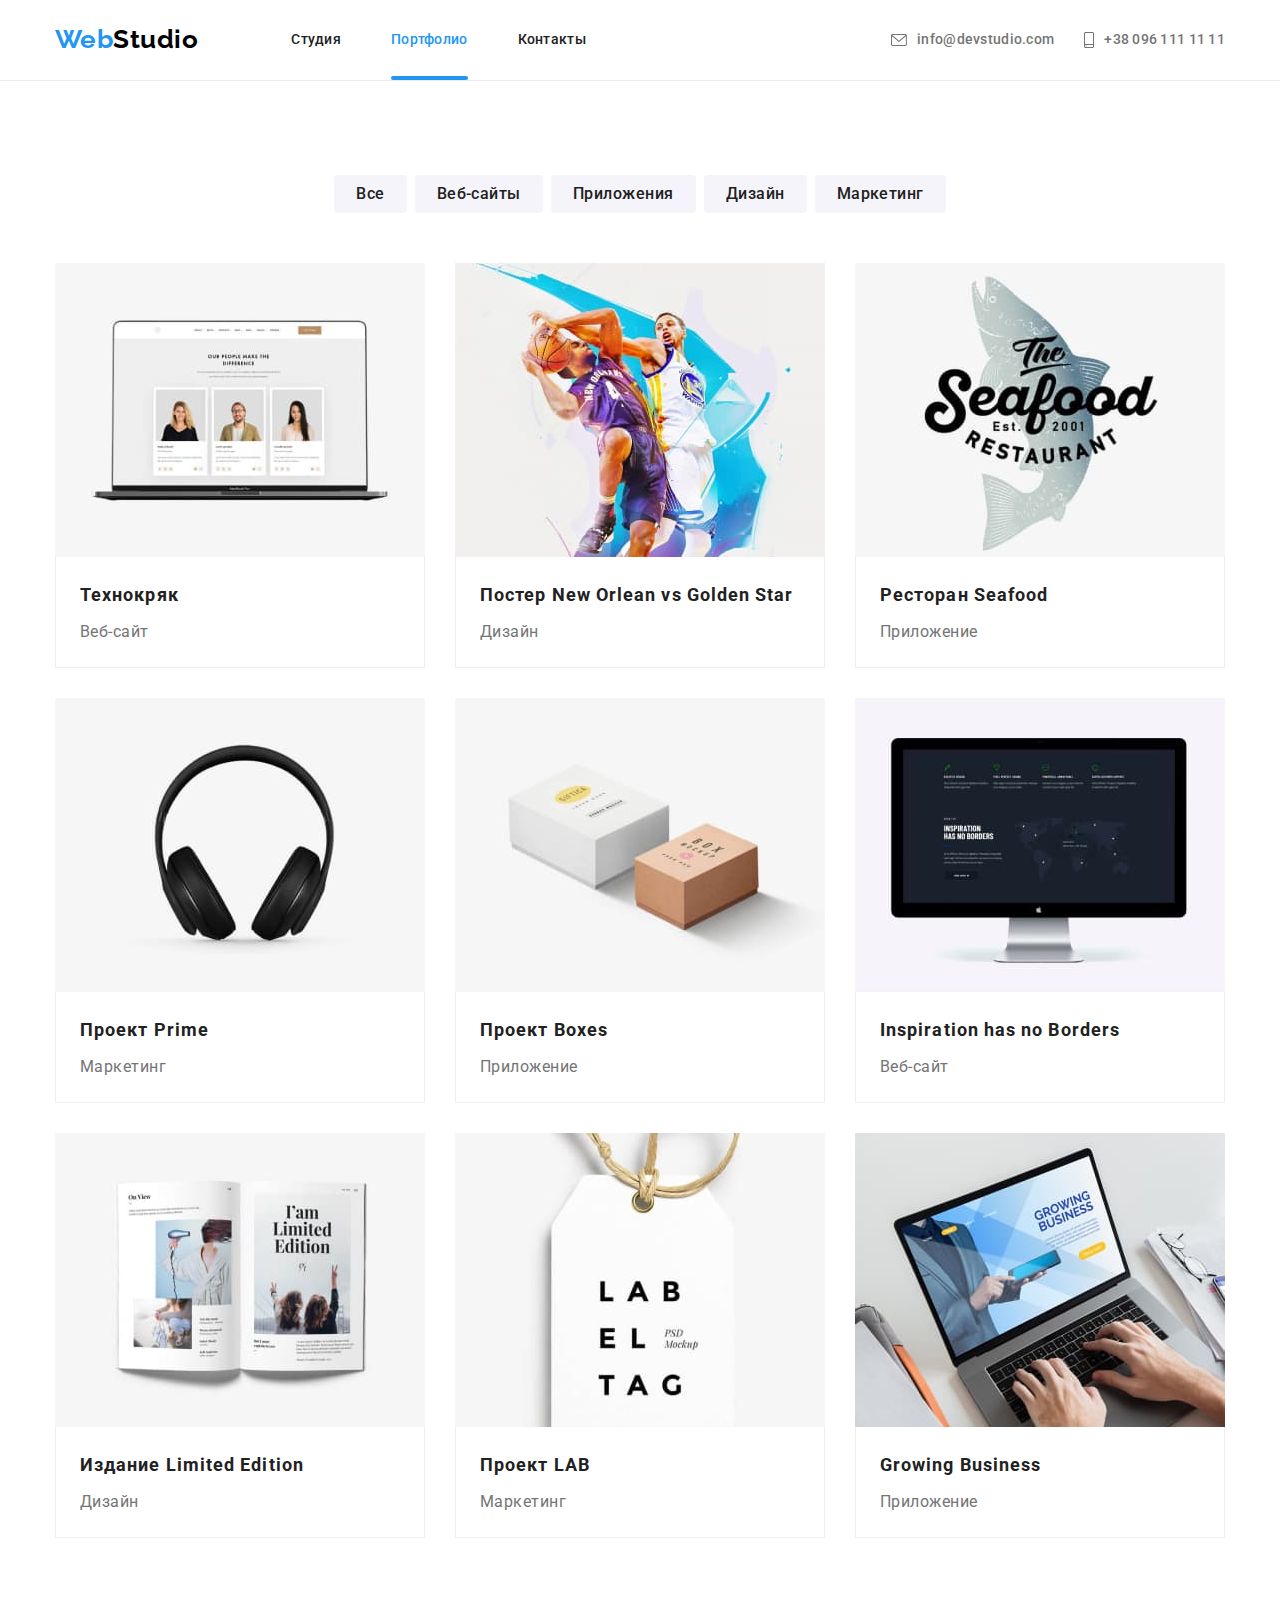
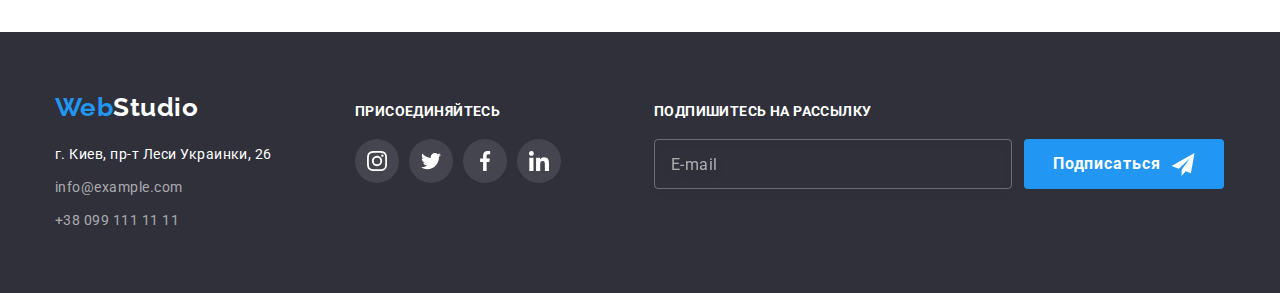
==== commit 159cb532: "refresh" ====
--- a/portfolio.html
+++ b/portfolio.html
@@ -14,7 +14,7 @@
       rel="stylesheet"
       href="https://cdnjs.cloudflare.com/ajax/libs/modern-normalize/1.0.0/modern-normalize.min.css"
     />
-    <link rel="stylesheet" href="./css/main.css" />
+    <link rel="stylesheet" href="./css/main.min.css" />
   </head>
 
   <body>
@@ -41,7 +41,7 @@
           </ul>
         </nav>
 
-        <ul class="communication-list">
+        <ul class="communication">
           <li class="communication__item">
             <a class="communication__link" href="mailto:info@devstudio.com">
               <svg class="communication__icon" width="16" height="12">
@@ -68,34 +68,46 @@
           <!-- Скрытый заголовок -->
           <h1 class="visually-hidden">Портфолио</h1>
 
-          <ul class="portfolio-button-list">
-            <li>
-              <button class="button-all" type="button" aria-label="Все">
+          <ul class="section-portfolio__button-list">
+            <li class="section-portfolio__button-item">
+              <button
+                class="all-button section-portfolio__button"
+                type="button"
+                aria-label="Все"
+              >
                 Все
               </button>
             </li>
-            <li>
+            <li class="section-portfolio__button-item">
               <button
-                class="button-website"
+                class="website-button section-portfolio__button"
                 type="button"
                 aria-label="Веб-сайты"
               >
                 Веб-сайты
               </button>
             </li>
-            <li>
-              <button class="button-app" type="button" aria-label="Приложения">
+            <li class="section-portfolio__button-item">
+              <button
+                class="app-button section-portfolio__button"
+                type="button"
+                aria-label="Приложения"
+              >
                 Приложения
               </button>
             </li>
-            <li>
-              <button class="button-design" type="button" aria-label="Дизайн">
+            <li class="section-portfolio__button-item">
+              <button
+                class="design-button section-portfolio__button"
+                type="button"
+                aria-label="Дизайн"
+              >
                 Дизайн
               </button>
             </li>
-            <li>
+            <li class="section-portfolio__button-item">
               <button
-                class="button-marketing"
+                class="marketing-button section-portfolio__button"
                 type="button"
                 aria-label="Маркетинг"
               >
@@ -104,22 +116,22 @@
             </li>
           </ul>
 
-          <ul class="portfolio-work-list">
-            <li class="card">
-              <a
-                class="card-link"
-                href="#"
-                target="_blank"
-                rel="noopener noreferrer"
-              >
-                <div class="card-thumb">
+          <ul class="section-portfolio__work-list">
+            <li class="card">
+              <a
+                class="card__link"
+                href="#"
+                target="_blank"
+                rel="noopener noreferrer"
+              >
+                <div class="card__thumb">
                   <img
                     src="images/tehnokryak.jpg"
                     alt="фото tehnokryak"
                     width="370"
                   />
-                  <div class="card-overlay">
-                    <p class="describe">
+                  <div class="card__overlay">
+                    <p class="card__describe">
                       Технокряк это современная площадка распространения
                       коронавируса. Компании используют эту платформу для
                       цифрового шпионажа и атак на защищённые сервера
@@ -128,28 +140,28 @@
                   </div>
                 </div>
 
-                <div class="card-container">
-                  <h2 class="title">Технокряк</h2>
-                  <p class="type">Веб-сайт</p>
-                </div>
-              </a>
-            </li>
-
-            <li class="card">
-              <a
-                class="card-link"
-                href="#"
-                target="_blank"
-                rel="noopener noreferrer"
-              >
-                <div class="card-thumb">
+                <div class="card__info-container">
+                  <h2 class="card__title">Технокряк</h2>
+                  <p class="card__type">Веб-сайт</p>
+                </div>
+              </a>
+            </li>
+
+            <li class="card">
+              <a
+                class="card__link"
+                href="#"
+                target="_blank"
+                rel="noopener noreferrer"
+              >
+                <div class="card__thumb">
                   <img
                     src="images/poster-neworlean-vs-goldenstar.jpg"
                     alt="фото poster-neworlean-vs-goldenstar"
                     width="370"
                   />
-                  <div class="card-overlay">
-                    <p class="describe">
+                  <div class="card__overlay">
+                    <p class="card__describe">
                       Постер Neworlean vs Goldenstar это современная площадка
                       распространения коронавируса. Компании используют эту
                       платформу для цифрового шпионажа и атак на защищённые
@@ -158,28 +170,28 @@
                   </div>
                 </div>
 
-                <div class="card-container">
-                  <h2 class="title">Постер New Orlean vs Golden Star</h2>
-                  <p class="type">Дизайн</p>
-                </div>
-              </a>
-            </li>
-
-            <li class="card">
-              <a
-                class="card-link"
-                href="#"
-                target="_blank"
-                rel="noopener noreferrer"
-              >
-                <div class="card-thumb">
+                <div class="card__info-container">
+                  <h2 class="card__title">Постер New Orlean vs Golden Star</h2>
+                  <p class="card__type">Дизайн</p>
+                </div>
+              </a>
+            </li>
+
+            <li class="card">
+              <a
+                class="card__link"
+                href="#"
+                target="_blank"
+                rel="noopener noreferrer"
+              >
+                <div class="card__thumb">
                   <img
                     src="images/restoran-seafood.jpg"
                     alt="фото Restaurant SeaFood"
                     width="370"
                   />
-                  <div class="card-overlay">
-                    <p class="describe">
+                  <div class="card__overlay">
+                    <p class="card__describe">
                       Ресторан SeaFood это современная площадка распространения
                       коронавируса. Компании используют эту платформу для
                       цифрового шпионажа и атак на защищённые сервера
@@ -188,28 +200,28 @@
                   </div>
                 </div>
 
-                <div class="card-container">
-                  <h2 class="title">Ресторан Seafood</h2>
-                  <p class="type">Приложение</p>
-                </div>
-              </a>
-            </li>
-
-            <li class="card">
-              <a
-                class="card-link"
-                href="#"
-                target="_blank"
-                rel="noopener noreferrer"
-              >
-                <div class="card-thumb">
+                <div class="card__info-container">
+                  <h2 class="card__title">Ресторан Seafood</h2>
+                  <p class="card__type">Приложение</p>
+                </div>
+              </a>
+            </li>
+
+            <li class="card">
+              <a
+                class="card__link"
+                href="#"
+                target="_blank"
+                rel="noopener noreferrer"
+              >
+                <div class="card__thumb">
                   <img
                     src="images/proekt-prime.jpg"
                     alt="фото Project Prime"
                     width="370"
                   />
-                  <div class="card-overlay">
-                    <p class="describe">
+                  <div class="card__overlay">
+                    <p class="card__describe">
                       Проект Prime это современная площадка распространения
                       коронавируса. Компании используют эту платформу для
                       цифрового шпионажа и атак на защищённые сервера
@@ -218,28 +230,28 @@
                   </div>
                 </div>
 
-                <div class="card-container">
-                  <h2 class="title">Проект Prime</h2>
-                  <p class="type">Маркетинг</p>
-                </div>
-              </a>
-            </li>
-
-            <li class="card">
-              <a
-                class="card-link"
-                href="#"
-                target="_blank"
-                rel="noopener noreferrer"
-              >
-                <div class="card-thumb">
+                <div class="card__info-container">
+                  <h2 class="card__title">Проект Prime</h2>
+                  <p class="card__type">Маркетинг</p>
+                </div>
+              </a>
+            </li>
+
+            <li class="card">
+              <a
+                class="card__link"
+                href="#"
+                target="_blank"
+                rel="noopener noreferrer"
+              >
+                <div class="card__thumb">
                   <img
                     src="images/proekt-boxes.jpg"
                     alt="фото Project Boxes"
                     width="370"
                   />
-                  <div class="card-overlay">
-                    <p class="describe">
+                  <div class="card__overlay">
+                    <p class="card__describe">
                       Проект Boxes это современная площадка распространения
                       коронавируса. Компании используют эту платформу для
                       цифрового шпионажа и атак на защищённые сервера
@@ -248,28 +260,28 @@
                   </div>
                 </div>
 
-                <div class="card-container">
-                  <h2 class="title">Проект Boxes</h2>
-                  <p class="type">Приложение</p>
-                </div>
-              </a>
-            </li>
-
-            <li class="card">
-              <a
-                class="card-link"
-                href="#"
-                target="_blank"
-                rel="noopener noreferrer"
-              >
-                <div class="card-thumb">
+                <div class="card__info-container">
+                  <h2 class="card__title">Проект Boxes</h2>
+                  <p class="card__type">Приложение</p>
+                </div>
+              </a>
+            </li>
+
+            <li class="card">
+              <a
+                class="card__link"
+                href="#"
+                target="_blank"
+                rel="noopener noreferrer"
+              >
+                <div class="card__thumb">
                   <img
                     src="images/inspiration-has-no-borders.jpg"
                     alt="фото Inspiration has no Boarders"
                     width="370"
                   />
-                  <div class="card-overlay">
-                    <p class="describe">
+                  <div class="card__overlay">
+                    <p class="card__describe">
                       Inspiration has no Boarders это современная площадка
                       распространения коронавируса. Компании используют эту
                       платформу для цифрового шпионажа и атак на защищённые
@@ -278,28 +290,28 @@
                   </div>
                 </div>
 
-                <div class="card-container">
-                  <h2 class="title">Inspiration has no Borders</h2>
-                  <p class="type">Веб-сайт</p>
-                </div>
-              </a>
-            </li>
-
-            <li class="card">
-              <a
-                class="card-link"
-                href="#"
-                target="_blank"
-                rel="noopener noreferrer"
-              >
-                <div class="card-thumb">
+                <div class="card__info-container">
+                  <h2 class="card__title">Inspiration has no Borders</h2>
+                  <p class="card__type">Веб-сайт</p>
+                </div>
+              </a>
+            </li>
+
+            <li class="card">
+              <a
+                class="card__link"
+                href="#"
+                target="_blank"
+                rel="noopener noreferrer"
+              >
+                <div class="card__thumb">
                   <img
                     src="images/izdanie-limited-edition.jpg"
                     alt="фото Limited Edition"
                     width="370"
                   />
-                  <div class="card-overlay">
-                    <p class="describe">
+                  <div class="card__overlay">
+                    <p class="card__describe">
                       Limited Edition это современная площадка распространения
                       коронавируса. Компании используют эту платформу для
                       цифрового шпионажа и атак на защищённые сервера
@@ -308,28 +320,28 @@
                   </div>
                 </div>
 
-                <div class="card-container">
-                  <h2 class="title">Издание Limited Edition</h2>
-                  <p class="type">Дизайн</p>
-                </div>
-              </a>
-            </li>
-
-            <li class="card">
-              <a
-                class="card-link"
-                href="#"
-                target="_blank"
-                rel="noopener noreferrer"
-              >
-                <div class="card-thumb">
+                <div class="card__info-container">
+                  <h2 class="card__title">Издание Limited Edition</h2>
+                  <p class="card__type">Дизайн</p>
+                </div>
+              </a>
+            </li>
+
+            <li class="card">
+              <a
+                class="card__link"
+                href="#"
+                target="_blank"
+                rel="noopener noreferrer"
+              >
+                <div class="card__thumb">
                   <img
                     src="images/proekt-lab.jpg"
                     alt="фото Project Lab"
                     width="370"
                   />
-                  <div class="card-overlay">
-                    <p class="describe">
+                  <div class="card__overlay">
+                    <p class="card__describe">
                       Проект Lab это современная площадка распространения
                       коронавируса. Компании используют эту платформу для
                       цифрового шпионажа и атак на защищённые сервера
@@ -338,28 +350,28 @@
                   </div>
                 </div>
 
-                <div class="card-container">
-                  <h2 class="title">Проект LAB</h2>
-                  <p class="type">Маркетинг</p>
-                </div>
-              </a>
-            </li>
-
-            <li class="card">
-              <a
-                class="card-link"
-                href="#"
-                target="_blank"
-                rel="noopener noreferrer"
-              >
-                <div class="card-thumb">
+                <div class="card__info-container">
+                  <h2 class="card__title">Проект LAB</h2>
+                  <p class="card__type">Маркетинг</p>
+                </div>
+              </a>
+            </li>
+
+            <li class="card">
+              <a
+                class="card__link"
+                href="#"
+                target="_blank"
+                rel="noopener noreferrer"
+              >
+                <div class="card__thumb">
                   <img
                     src="images/growing-business.jpg"
                     alt="фото Growing Business"
                     width="370"
                   />
-                  <div class="card-overlay">
-                    <p class="describe">
+                  <div class="card__overlay">
+                    <p class="card__describe">
                       Growing Business это современная площадка распространения
                       коронавируса. Компании используют эту платформу для
                       цифрового шпионажа и атак на защищённые сервера
@@ -368,9 +380,9 @@
                   </div>
                 </div>
 
-                <div class="card-container">
-                  <h2 class="title">Growing Business</h2>
-                  <p class="type">Приложение</p>
+                <div class="card__info-container">
+                  <h2 class="card__title">Growing Business</h2>
+                  <p class="card__type">Приложение</p>
                 </div>
               </a>
             </li>
@@ -401,7 +413,7 @@
             </ul>
           </address>
         </div>
-        <div class="join-offer-container">
+        <div class="join-offer">
           <p class="join-offer__title">
             <b>Присоединяйтесь</b>
           </p>
--- a/css/main.min.css
+++ b/css/main.min.css
@@ -0,0 +1,2 @@
+:root{--accent-color: #2196f3;--current-bg-color: #2196f3;--current-txt-color: #fff;--main-txt-color: #212121;--secondary-txt-color: #757575;--third-txt-color: rgba(255, 255, 255, 0.6);--main-bg-color: #fff;--secondary-bg-color: #2f303a;--third-bg-color: #f5f4fa;--main-font-name: 'Roboto';--main-font-family: sans-serif;--secondary-font-name: 'Raleway';--secondary-font-family: sans-serif;--delay: 250ms;--time-function: cubic-bezier(0.4, 0, 0.2, 1)}body{font-family:var(--main-font-name),var(--main-font-family);font-style:normal;letter-spacing:0.03em;color:var(--main-txt-color);background-color:var(--main-bg-color)}img{display:block;max-width:100%}*:focus{outline-width:1px;outline-style:dotted;outline-color:var(--accent-color)}.section{padding-top:94px;padding-bottom:94px}.container{width:1200px;margin-left:auto;margin-right:auto;padding-left:15px;padding-right:15px}.logo{font-family:var(--secondary-font-name),var(--secondary-font-family);font-weight:700;font-size:26px;line-height:1.19;color:var(--accent-color);text-decoration:none}.logo__studio--black{color:#000}.logo__studio--white{color:#fff}.social-networks{display:-webkit-box;display:-ms-flexbox;display:flex;-webkit-box-pack:justify;-ms-flex-pack:justify;justify-content:space-between;margin:0;padding:0;list-style:none}.social-networks__icon{fill:currentColor}.social-networks__link--join-offer,.social-networks__link--personal-cards{display:-webkit-box;display:-ms-flexbox;display:flex;-webkit-box-pack:center;-ms-flex-pack:center;justify-content:center;-webkit-box-align:center;-ms-flex-align:center;align-items:center;width:44px;height:44px;border:none;border-radius:50%}.page-header{border-bottom:1px solid #ececec}.page-header__container{display:-webkit-box;display:-ms-flexbox;display:flex;padding-top:0;padding-bottom:0;-webkit-box-align:center;-ms-flex-align:center;align-items:center}.page-header__logo{margin-top:24px;margin-bottom:25px}.navigation{display:-webkit-box;display:-ms-flexbox;display:flex;-webkit-box-align:center;-ms-flex-align:center;align-items:center}.navigation__menu{display:-webkit-box;display:-ms-flexbox;display:flex;margin:0 0 0 93px;padding:0;list-style:none}.navigation__item:not(:first-child){margin-left:50px}.navigation__link{display:block;font-weight:500;font-size:14px;line-height:1.14;letter-spacing:0.02em;color:var(--main-txt-color);text-decoration:none;-webkit-transition:color var(--delay) var(--time-function);transition:color var(--delay) var(--time-function)}.navigation__link:hover,.navigation__link:focus{color:var(--accent-color)}.navigation__link--current{position:relative;color:var(--accent-color)}.navigation__link--current::after{position:absolute;left:0;bottom:0;-webkit-transform:translateY(calc(100% + 28px));transform:translateY(calc(100% + 28px));display:block;width:100%;height:4px;content:'';background-color:var(--accent-color);border-radius:2px}.communication{display:-webkit-box;display:-ms-flexbox;display:flex;margin:0 0 0 auto;padding:0;list-style:none}.communication__item:not(:first-child){margin-left:30px}.communication__link{display:-webkit-box;display:-ms-flexbox;display:flex;-webkit-box-align:center;-ms-flex-align:center;align-items:center;font-weight:500;font-size:14px;line-height:1.14;letter-spacing:0.02em;color:var(--secondary-txt-color);text-decoration:none;-webkit-transition:color var(--delay) var(--time-function);transition:color var(--delay) var(--time-function)}.communication__link:hover,.communication__link:focus{color:var(--accent-color)}.communication__icon{margin-right:10px;fill:currentColor}.page-footer{padding-top:60px;padding-bottom:60px;background-color:var(--secondary-bg-color)}.page-footer__logo{display:inline-block;margin-bottom:20px}.address-container{margin-right:83px}.address{font-style:normal;font-weight:400;font-size:14px;line-height:1.714;color:#fff}.address__item{margin-top:9px}.address__link{font-weight:400;font-size:14px;line-height:1.71;color:var(--third-txt-color);text-decoration:none;-webkit-transition:color var(--delay) var(--time-function);transition:color var(--delay) var(--time-function)}.address__link:hover,.address__link:focus{color:var(--accent-color)}.join-offer{width:206px;max-height:80px;margin-right:93px}.join-offer__title{margin-top:0;margin-bottom:20px;font-weight:400;font-size:14px;line-height:1.143;letter-spacing:0.03em;text-transform:uppercase;color:var(--current-txt-color)}.social-networks__link--join-offer{color:var(--current-txt-color);background-color:rgba(255,255,255,0.1);-webkit-transition:background-color var(--delay) var(--time-function);transition:background-color var(--delay) var(--time-function)}.social-networks__link--join-offer:hover,.social-networks__link--join-offer:focus{background-color:var(--accent-color)}.social-networks__link--join-offer:focus{outline:none}.page-footer__container{display:-webkit-box;display:-ms-flexbox;display:flex;-ms-flex-wrap:wrap;flex-wrap:wrap;-webkit-box-align:baseline;-ms-flex-align:baseline;align-items:baseline}.address__list{margin:0;padding:0;list-style:none}.sign-container__title{margin-top:0;margin-bottom:20px;font-weight:400;font-size:14px;line-height:1.143;letter-spacing:0.03em;text-transform:uppercase;color:var(--current-txt-color)}.sign-form{display:-webkit-box;display:-ms-flexbox;display:flex}.sign-form__email{padding-left:16px;padding-right:16px;width:358px;height:50px;font-weight:400;font-size:16px;line-height:1.25;letter-spacing:0.03em;color:var(--current-txt-color);background-color:transparent;border:1px solid rgba(255,255,255,0.3);-webkit-filter:drop-shadow(0px 4px 4px rgba(0,0,0,0.15));filter:drop-shadow(0px 4px 4px rgba(0,0,0,0.15));border-radius:4px;-webkit-transition:border-color var(--delay) var(--time-function);transition:border-color var(--delay) var(--time-function)}.sign-form__email::-webkit-input-placeholder{color:var(--third-txt-color)}.sign-form__email:-ms-input-placeholder{color:var(--third-txt-color)}.sign-form__email::-ms-input-placeholder{color:var(--third-txt-color)}.sign-form__email::placeholder{color:var(--third-txt-color)}.sign-form__email:hover{border-color:var(--accent-color)}.sign-button{display:-webkit-inline-box;display:-ms-inline-flexbox;display:inline-flex;-webkit-box-pack:center;-ms-flex-pack:center;justify-content:center;-webkit-box-align:center;-ms-flex-align:center;align-items:center;margin-left:12px;padding:0;width:200px;height:50px;font-weight:700;font-size:16px;line-height:1.875px;letter-spacing:0.06em;color:var(--current-txt-color);background-color:var(--current-bg-color);border:none;border-radius:4px;cursor:pointer;-webkit-transition:-webkit-box-shadow var(--delay) var(--time-function);transition:-webkit-box-shadow var(--delay) var(--time-function);transition:box-shadow var(--delay) var(--time-function);transition:box-shadow var(--delay) var(--time-function), -webkit-box-shadow var(--delay) var(--time-function)}.sign-button:hover{-webkit-box-shadow:0px 4px 4px rgba(0,0,0,0.15);box-shadow:0px 4px 4px rgba(0,0,0,0.15)}.sign-button__icon{margin-left:10px;fill:currentcolor}.section-hero{padding-top:200px;padding-bottom:200px;background-color:#c4c4c4;background-image:-webkit-gradient(linear, left top, right top, from(rgba(47,48,58,0.4)), to(rgba(47,48,58,0.4))),url("../images/img-bg-hero.jpg");background-image:linear-gradient(to right, rgba(47,48,58,0.4), rgba(47,48,58,0.4)),url("../images/img-bg-hero.jpg");background-size:cover;background-position:center;background-repeat:no-repeat}.section-hero__title{margin-top:0;margin-bottom:30px;font-weight:900;font-size:44px;line-height:1.36;letter-spacing:0.06em;color:#fff;text-align:center;text-transform:uppercase}.section-hero__button{display:block;margin-left:auto;margin-right:auto;padding:10px 32px;font-weight:700;font-size:16px;line-height:1.88;letter-spacing:0.06em;color:var(--current-txt-color);text-align:center;background-color:var(--current-bg-color);border:none;border-radius:4px;-webkit-box-sizing:border-box;box-sizing:border-box;-webkit-box-shadow:0px 4px 4px rgba(0,0,0,0.15);box-shadow:0px 4px 4px rgba(0,0,0,0.15);cursor:pointer}.section-advantages{padding-bottom:0}.advantage{display:-webkit-box;display:-ms-flexbox;display:flex;margin:0;padding:0;list-style:none}.advantage__item{width:270px}.advantage__item:not(:first-child){margin-left:30px}.advantage__container{display:-webkit-box;display:-ms-flexbox;display:flex;-webkit-box-pack:center;-ms-flex-pack:center;justify-content:center;-webkit-box-align:center;-ms-flex-align:center;align-items:center;width:270px;height:120px;margin-bottom:30px;background-color:var(--third-bg-color);border-radius:4px;border:none}.advantage__title{margin-top:0;margin-bottom:10px;font-weight:700;font-size:14px;line-height:1.14;text-transform:uppercase}.advantage__description{margin-top:0;margin-bottom:0;font-weight:400;font-size:14px;line-height:1.71;color:var(--secondary-txt-color)}.section-case__title{margin-top:0;margin-bottom:50px;font-weight:700;font-size:36px;line-height:1.17;text-align:center}.section-case__list{display:-webkit-box;display:-ms-flexbox;display:flex;-webkit-box-pack:justify;-ms-flex-pack:justify;justify-content:space-between;margin:0;padding:0;list-style:none}.section-case__item{position:relative}.section-case__description{position:absolute;left:0;bottom:0;display:inline-block;margin:0;padding-top:27px;padding-bottom:27px;width:100%;font-weight:700;font-size:14px;line-height:1.143;letter-spacing:0.03em;text-transform:uppercase;text-align:center;color:var(--current-txt-color);background:rgba(47,48,58,0.8)}.section-team{background-color:var(--third-bg-color)}.section-team__title{margin-top:0;margin-bottom:50px;font-weight:700;font-size:36px;line-height:1.17;text-align:center}.personal-cards{--person-set-gap: 30px;display:-webkit-box;display:-ms-flexbox;display:flex;-ms-flex-wrap:wrap;flex-wrap:wrap;margin-top:calc(-1 * var(--person-set-gap));margin-right:0;margin-bottom:0;margin-left:calc(-1 * var(--person-set-gap));padding:0;list-style:none}.personal-cards__item{-ms-flex-preferred-size:calc(100% / 4 - var(--person-set-gap));flex-basis:calc(100% / 4 - var(--person-set-gap));margin-top:var(--person-set-gap);margin-left:var(--person-set-gap);background-color:#fff;-webkit-box-shadow:0px 1px 3px rgba(0,0,0,0.12),0px 1px 1px rgba(0,0,0,0.14),0px 2px 1px rgba(0,0,0,0.2);box-shadow:0px 1px 3px rgba(0,0,0,0.12),0px 1px 1px rgba(0,0,0,0.14),0px 2px 1px rgba(0,0,0,0.2);border-radius:0px 0px 4px 4px}.personal-cards__info{padding:30px 32px}.personal-cards__name{margin-top:0;margin-bottom:10px;font-weight:500;font-size:16px;line-height:1.19;text-align:center}.personal-cards__position{margin-top:0;margin-bottom:16px;font-weight:400;font-size:16px;line-height:1.19;color:var(--secondary-txt-color);text-align:center}.social-networks__link--personal-cards{color:#afb1b8;background-color:transparent;-webkit-transition:background-color var(--delay) var(--time-function),color var(--delay) var(--time-function);transition:background-color var(--delay) var(--time-function),color var(--delay) var(--time-function)}.social-networks__link--personal-cards:hover,.social-networks__link--personal-cards:focus{color:var(--current-txt-color);background-color:var(--accent-color)}.social-networks__link--personal-cards:focus{outline:none}.clients__title{margin-top:0;margin-bottom:50px;font-weight:700;font-size:36px;line-height:1.17;text-align:center}.clients{display:-webkit-box;display:-ms-flexbox;display:flex;-webkit-box-pack:justify;-ms-flex-pack:justify;justify-content:space-between;padding:0;list-style:none}.clients__link{display:-webkit-box;display:-ms-flexbox;display:flex;-webkit-box-pack:center;-ms-flex-pack:center;justify-content:center;-webkit-box-align:center;-ms-flex-align:center;align-items:center;width:170px;height:90px;color:#afb1b8;background-color:transparent;border-radius:4px;border:1px solid #afb1b8;-webkit-transition:color var(--delay) var(--time-function),border-color var(--delay) var(--time-function);transition:color var(--delay) var(--time-function),border-color var(--delay) var(--time-function)}.clients__link:hover,.clients__link:focus{color:var(--accent-color);border-color:var(--accent-color)}.clients__link:focus{outline:none}.clients__icon{fill:currentColor}.section-portfolio__button-list{display:-webkit-box;display:-ms-flexbox;display:flex;-webkit-box-pack:center;-ms-flex-pack:center;justify-content:center;margin-top:0;margin-bottom:50px;padding-left:0;list-style:none}.section-portfolio__button-item:not(:last-child){margin-right:8px}.section-portfolio__button{padding:6px 22px;font-weight:500;font-size:16px;line-height:1.63;letter-spacing:0.03em;color:var(--main-txt-color);text-align:center;background-color:var(--third-bg-color);border-style:none;border-radius:4px;-webkit-box-shadow:none;box-shadow:none;cursor:pointer;-webkit-transition:background-color var(--delay) var(--time-function),color var(--delay) var(--time-function),-webkit-box-shadow var(--delay) var(--time-function);transition:background-color var(--delay) var(--time-function),color var(--delay) var(--time-function),-webkit-box-shadow var(--delay) var(--time-function);transition:background-color var(--delay) var(--time-function),color var(--delay) var(--time-function),box-shadow var(--delay) var(--time-function);transition:background-color var(--delay) var(--time-function),color var(--delay) var(--time-function),box-shadow var(--delay) var(--time-function),-webkit-box-shadow var(--delay) var(--time-function)}.section-portfolio__button:hover,.section-portfolio__button:focus{color:var(--current-txt-color);background-color:var(--current-bg-color);-webkit-box-shadow:0px 3px 1px rgba(0,0,0,0.1),0px 1px 2px rgba(0,0,0,0.08),0px 2px 2px rgba(0,0,0,0.12);box-shadow:0px 3px 1px rgba(0,0,0,0.1),0px 1px 2px rgba(0,0,0,0.08),0px 2px 2px rgba(0,0,0,0.12)}.section-portfolio__work-list{--card-set-gap: 30px;display:-webkit-box;display:-ms-flexbox;display:flex;-ms-flex-wrap:wrap;flex-wrap:wrap;margin-top:calc(-1 * var(--card-set-gap));margin-right:0;margin-bottom:0;margin-left:calc(-1 * var(--card-set-gap));padding-left:0;list-style:none}.card{-ms-flex-preferred-size:calc(100% / 3 - var(--card-set-gap));flex-basis:calc(100% / 3 - var(--card-set-gap));margin-top:var(--card-set-gap);margin-left:var(--card-set-gap);background-color:#fff}.card__link{display:block;text-decoration:none;outline:none;-webkit-transition:-webkit-box-shadow var(--delay) var(--time-function);transition:-webkit-box-shadow var(--delay) var(--time-function);transition:box-shadow var(--delay) var(--time-function);transition:box-shadow var(--delay) var(--time-function), -webkit-box-shadow var(--delay) var(--time-function)}.card__link:hover,.card__link:focus{-webkit-box-shadow:0px 1px 1px rgba(0,0,0,0.12),0px 4px 4px rgba(0,0,0,0.06),1px 4px 6px rgba(0,0,0,0.16);box-shadow:0px 1px 1px rgba(0,0,0,0.12),0px 4px 4px rgba(0,0,0,0.06),1px 4px 6px rgba(0,0,0,0.16)}.card__thumb{position:relative;overflow:hidden}.card__overlay{position:absolute;top:0;left:0;-webkit-transform:translateY(100%);transform:translateY(100%);-webkit-transition:-webkit-transform var(--delay) var(--time-function);transition:-webkit-transform var(--delay) var(--time-function);transition:transform var(--delay) var(--time-function);transition:transform var(--delay) var(--time-function), -webkit-transform var(--delay) var(--time-function);display:inline-block;width:100%;height:100%;padding:63px 24px;background-color:var(--current-bg-color);opacity:0.9}.card__link:hover .card__overlay,.card__link:focus .card__overlay{-webkit-transform:translateY(0);transform:translateY(0)}.card__describe{margin:0;font-weight:400;font-size:18px;line-height:1.556;letter-spacing:0.03em;color:var(--current-txt-color)}.card__info-container{padding:20px 24px;border:1px solid #eee;border-top:none}.card__title{margin-top:0;margin-bottom:4px;font-weight:700;font-size:18px;line-height:2;letter-spacing:0.06em;color:var(--main-txt-color)}.card__type{margin:0;font-weight:400;font-size:16px;line-height:1.88;color:var(--secondary-txt-color)}.backdrop{position:fixed;top:0;left:0;width:100vw;height:100vh;background-color:rgba(0,0,0,0.2);opacity:1;-webkit-transition:opacity var(--delay) var(--time-function);transition:opacity var(--delay) var(--time-function)}.backdrop.is-hidden{visibility:hidden;opacity:0;pointer-events:none}.modal{position:absolute;top:50%;left:50%;-webkit-transform:translate(-50%, -50%) scale(1);transform:translate(-50%, -50%) scale(1);min-width:528px;min-height:581px;padding:40px;background-color:var(--main-bg-color);-webkit-box-shadow:0px 1px 3px rgba(0,0,0,0.12),0px 1px 1px rgba(0,0,0,0.14),0px 2px 1px rgba(0,0,0,0.2);box-shadow:0px 1px 3px rgba(0,0,0,0.12),0px 1px 1px rgba(0,0,0,0.14),0px 2px 1px rgba(0,0,0,0.2);border-radius:4px;-webkit-transition:-webkit-transform var(--delay) var(--time-function);transition:-webkit-transform var(--delay) var(--time-function);transition:transform var(--delay) var(--time-function);transition:transform var(--delay) var(--time-function), -webkit-transform var(--delay) var(--time-function)}.backdrop.is-hidden .modal{-webkit-transform:translate(-50%, -50%) scale(0.8);transform:translate(-50%, -50%) scale(0.8)}.close-button{position:absolute;top:0;right:0;-webkit-transform:translate(-8px, 8px);transform:translate(-8px, 8px);display:-webkit-box;display:-ms-flexbox;display:flex;-webkit-box-pack:center;-ms-flex-pack:center;justify-content:center;-webkit-box-align:center;-ms-flex-align:center;align-items:center;padding:0;width:30px;height:30px;color:#000;background-color:transparent;border:1px solid rgba(0,0,0,0.1);border-radius:50%;-webkit-transition:color var(--delay) var(--time-function);transition:color var(--delay) var(--time-function)}.close-button:hover,.close-button:focus{color:var(--accent-color)}.close-button__icon{fill:currentColor}.modal__title{margin-top:0;margin-bottom:12px;font-weight:700;font-size:20px;line-height:1.15;text-align:center;letter-spacing:0.03em}.submit-button{display:block;margin:30px auto 0;padding:0;width:200px;height:50px;font-weight:700;font-size:16px;line-height:1.875;letter-spacing:0.06em;color:var(--current-txt-color);background-color:var(--current-bg-color);border:none;border-radius:4px;-webkit-box-shadow:none;box-shadow:none;-webkit-transition:background-color var(--delay) var(--time-function),-webkit-box-shadow var(--delay) var(--time-function);transition:background-color var(--delay) var(--time-function),-webkit-box-shadow var(--delay) var(--time-function);transition:background-color var(--delay) var(--time-function),box-shadow var(--delay) var(--time-function);transition:background-color var(--delay) var(--time-function),box-shadow var(--delay) var(--time-function),-webkit-box-shadow var(--delay) var(--time-function)}.submit-button:hover,.submit-button:focus{background-color:#188ce8;-webkit-box-shadow:0px 4px 4px rgba(0,0,0,0.15);box-shadow:0px 4px 4px rgba(0,0,0,0.15)}.modal-form__label{display:block;margin-bottom:4px;font-weight:400;font-size:12px;line-height:1.167;letter-spacing:0.01em;color:var(--secondary-txt-color)}.modal-form__container{position:relative;margin-bottom:10px}.modal-form__input{padding:12px 16px 12px 42px;width:100%;height:40px;font-weight:400;font-size:14px;line-height:1.714;letter-spacing:0.03em;color:var(--secondary-txt-color);border:1px solid rgba(33,33,33,0.2);border-radius:4px;-webkit-transition:color var(--delay) var(--time-function),border-color var(--delay) var(--time-function);transition:color var(--delay) var(--time-function),border-color var(--delay) var(--time-function)}.modal-form__container:hover .modal-form__input,.modal-form__container:focus-within .modal-form__input{border-color:var(--accent-color)}.modal-form__icon{position:absolute;top:50%;left:12px;-webkit-transform:translateY(-50%);transform:translateY(-50%);-webkit-transition:fill var(--delay) var(--time-function);transition:fill var(--delay) var(--time-function)}.modal-form__container:hover .modal-form__icon,.modal-form__container:focus-within .modal-form__icon{fill:var(--accent-color)}.modal-form__textarea{display:block;padding:12px 16px;width:100%;height:120px;resize:none;font-weight:400;font-size:14px;line-height:1.714;letter-spacing:0.03em;color:var(--secondary-txt-color);border:1px solid rgba(33,33,33,0.2);border-radius:4px;-webkit-transition:color var(--delay) var(--time-function),border-color var(--delay) var(--time-function);transition:color var(--delay) var(--time-function),border-color var(--delay) var(--time-function)}.modal-form__textarea::-webkit-input-placeholder{font-weight:400;font-size:12px;line-height:1.167;letter-spacing:0.01em;color:rgba(117,117,117,0.5)}.modal-form__textarea:-ms-input-placeholder{font-weight:400;font-size:12px;line-height:1.167;letter-spacing:0.01em;color:rgba(117,117,117,0.5)}.modal-form__textarea::-ms-input-placeholder{font-weight:400;font-size:12px;line-height:1.167;letter-spacing:0.01em;color:rgba(117,117,117,0.5)}.modal-form__textarea::placeholder{font-weight:400;font-size:12px;line-height:1.167;letter-spacing:0.01em;color:rgba(117,117,117,0.5)}.modal-form__container:hover .modal-form__textarea,.modal-form__container:focus-within .modal-form__textarea{border-color:var(--accent-color)}.modal-form__checkbox-container{margin-top:20px;font-weight:400;font-size:14px;line-height:1.714;letter-spacing:0.03em;color:var(--secondary-txt-color);text-align:center}.modal-form__checkbox-link{color:var(--accent-color);-webkit-text-decoration-line:underline;text-decoration-line:underline}.modal-form__checkbox-icon{margin-right:8px;fill:var(--accent-color);background-color:transparent;border:2px solid black;border-radius:2px;-webkit-transition:border-color var(--delay) var(--time-function);transition:border-color var(--delay) var(--time-function);cursor:pointer}.modal-form__checkbox-input:checked+.modal-form__checkbox-icon{border:none}.modal-form__checkbox-icon:hover{border-color:var(--accent-color)}.modal-form__checkbox-input:focus+.modal-form__checkbox-icon{border-color:var(--accent-color);outline:0.5px dotted}.checkbox-icon__source{display:none}.modal-form__checkbox-input:checked+.modal-form__checkbox-icon .checkbox-icon__source{display:block}.modal-form__checkbox-label{display:-webkit-box;display:-ms-flexbox;display:flex;-webkit-box-pack:center;-ms-flex-pack:center;justify-content:center;-webkit-box-align:center;-ms-flex-align:center;align-items:center;-moz-user-select:none;-ms-user-select:none;-o-user-select:none;-webkit-user-select:none;user-select:none}.visually-hidden{position:absolute;width:1px;height:1px;margin:-1px;border:0;padding:0;white-space:nowrap;-webkit-clip-path:inset(100%);clip-path:inset(100%);clip:rect(0 0 0 0);overflow:hidden}
+/*# sourceMappingURL=main.min.css.map */